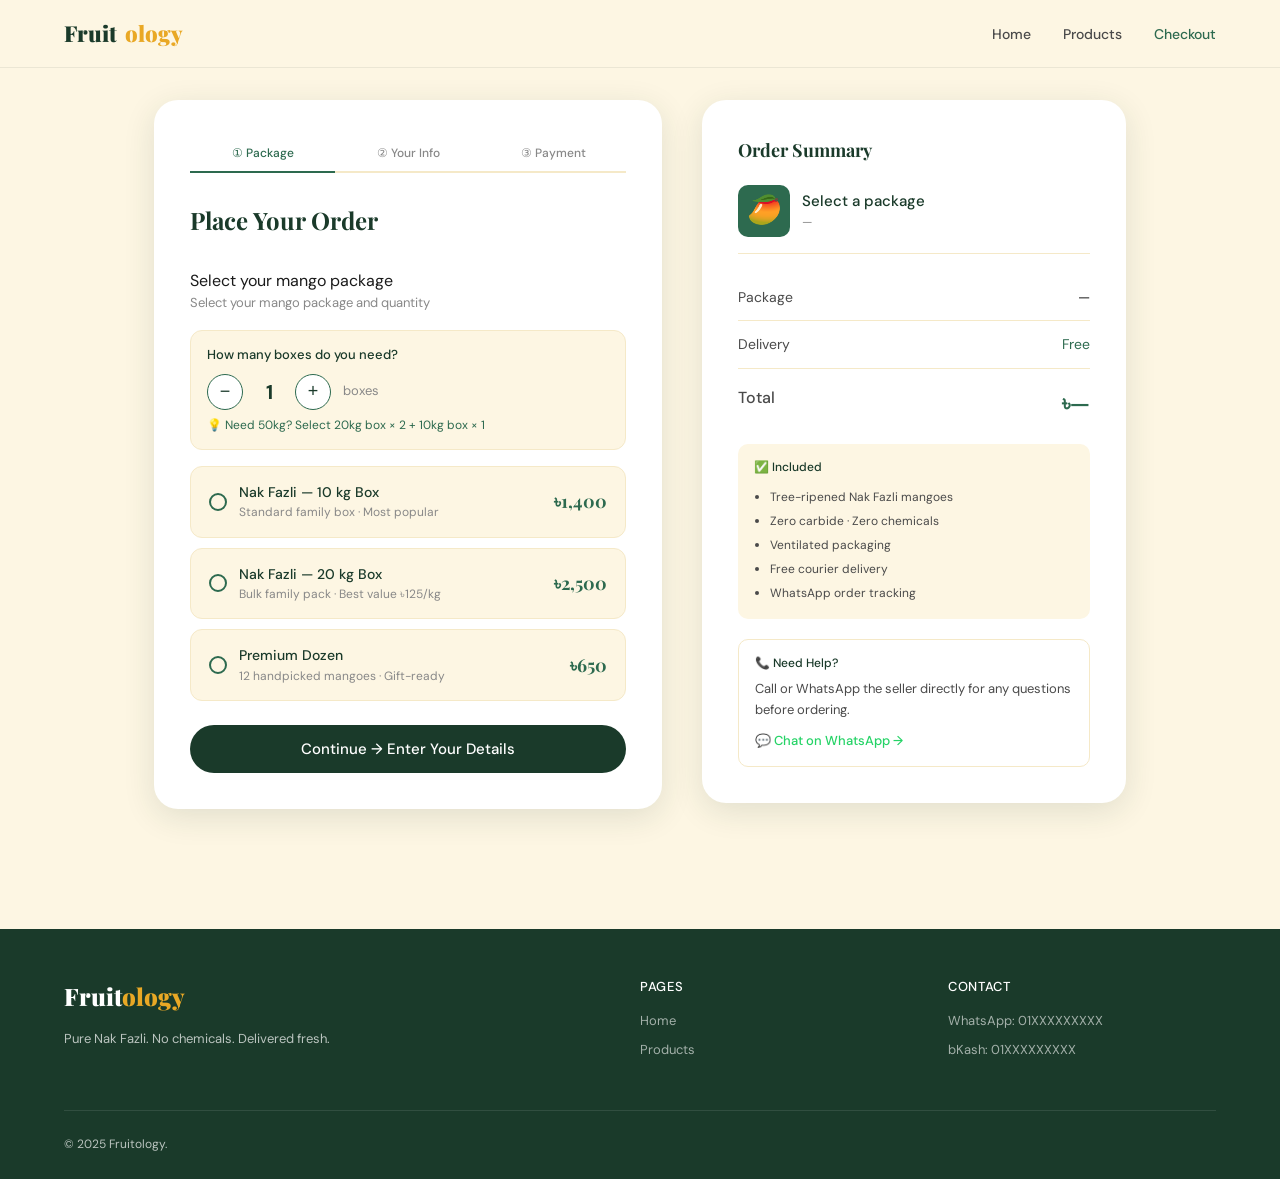
==== checkout.html @ f057cc23 "Update checkout.html" ====
<!DOCTYPE html>
<html lang="en">
<head>
  <meta charset="UTF-8"/>
  <meta name="viewport" content="width=device-width, initial-scale=1.0"/>
  <title>Checkout — Fruitology</title>
  <link rel="stylesheet" href="style.css"/>
  <link rel="icon" href="data:image/svg+xml,<svg xmlns='http://www.w3.org/2000/svg' viewBox='0 0 100 100'><text y='.9em' font-size='90'>🥭</text></svg>"/>
  <style>
    .pkg-selector { display: flex; flex-direction: column; gap: 10px; margin-bottom: 24px; }
    .pkg-opt {
      display: flex; align-items: center; justify-content: space-between;
      padding: 14px 18px; border: 1.5px solid var(--cream-dark);
      border-radius: 12px; cursor: pointer; transition: all 0.2s;
      background: var(--cream);
    }
    .pkg-opt:hover { border-color: var(--green-mid); background: rgba(82,183,136,0.05); }
    .pkg-opt.selected { border-color: var(--green-mid); background: rgba(82,183,136,0.08); }
    .pkg-opt-left { display: flex; align-items: center; gap: 12px; }
    .radio-dot {
      width: 18px; height: 18px; border-radius: 50%;
      border: 2px solid var(--green-mid);
      display: flex; align-items: center; justify-content: center; flex-shrink: 0;
    }
    .pkg-opt.selected .radio-dot::after {
      content: ''; width: 10px; height: 10px;
      background: var(--green-mid); border-radius: 50%;
    }
    .pkg-name { font-weight: 500; font-size: 14px; color: var(--green-dark); }
    .pkg-sub { font-size: 12px; color: var(--text-light); }
    .pkg-price { font-family: 'Playfair Display', serif; font-size: 18px; font-weight: 700; color: var(--green-mid); }
    .step-indicator {
      display: flex; gap: 0; margin-bottom: 28px;
    }
    .step {
      flex: 1; text-align: center; font-size: 12px; font-weight: 500;
      padding: 8px 4px; border-bottom: 2px solid var(--cream-dark);
      color: var(--text-light);
    }
    .step.active { color: var(--green-mid); border-color: var(--green-mid); }
    .step.done { color: var(--green-dark); border-color: var(--green-dark); }
    .pay-panel { display: none; }
    .pay-panel.show { display: block; }
    .notice-box {
      background: #fff8e1; border: 1px solid #f0c040;
      border-radius: 10px; padding: 14px 16px;
      font-size: 13px; color: #7a5700; line-height: 1.7;
      margin-bottom: 16px;
    }
    .wa-btn {
      display: flex; align-items: center; justify-content: center; gap: 10px;
      background: #25D366; color: #fff;
      border: none; border-radius: 40px;
      padding: 14px 28px; font-size: 15px; font-weight: 500;
      cursor: pointer; width: 100%; margin-top: 12px;
      font-family: 'DM Sans', sans-serif;
      transition: background 0.2s;
    }
    .wa-btn:hover { background: #1da851; }
    .wa-icon { font-size: 20px; }
  </style>
</head>
<body>

<!-- NAV -->
<nav>
  <a href="index.html" class="nav-logo">Fruit<span>ology</span></a>
  <ul class="nav-links">
    <li><a href="index.html">Home</a></li>
    <li><a href="products.html">Products</a></li>
    <li><a href="checkout.html" class="active">Checkout</a></li>
  </ul>
</nav>

<!-- CHECKOUT -->
<div class="checkout-wrap">

  <!-- LEFT: FORM -->
  <div class="checkout-form-card">

    <div class="step-indicator">
      <div class="step active" id="step1-tab">① Package</div>
      <div class="step" id="step2-tab">② Your Info</div>
      <div class="step" id="step3-tab">③ Payment</div>
    </div>

    <h2 class="checkout-title" id="form-title">Place Your Order</h2>

    <!-- STEP 1: PACKAGE -->
    <div id="step1">
      <! --p style="font-size:13px;color:var(--text-light);margin-bottom:16px;">Select your mango package</ p -->
      <p style="font-size:13px;color:var(--text-light);margin-bottom:16px;">Select your mango package and quantity</p>

<!-- QUANTITY -->
<div style="background:var(--cream);border-radius:12px;padding:14px 16px;margin-bottom:16px;border:1.5px solid var(--cream-dark);">
  <label style="font-size:13px;font-weight:500;color:var(--green-dark);display:block;margin-bottom:8px;">How many boxes do you need?</label>
  <div style="display:flex;align-items:center;gap:12px;">
    <button type="button" onclick="changeQty(-1)" style="width:36px;height:36px;border-radius:50%;border:1.5px solid var(--green-mid);background:white;font-size:18px;cursor:pointer;display:flex;align-items:center;justify-content:center;color:var(--green-dark);">−</button>
    <span id="qty-display" style="font-size:20px;font-weight:700;color:var(--green-dark);min-width:28px;text-align:center;">1</span>
    <button type="button" onclick="changeQty(1)" style="width:36px;height:36px;border-radius:50%;border:1.5px solid var(--green-mid);background:white;font-size:18px;cursor:pointer;display:flex;align-items:center;justify-content:center;color:var(--green-dark);">+</button>
    <span id="qty-kg-label" style="font-size:13px;color:var(--text-light);">boxes</span>
  </div>
  <div style="font-size:12px;color:var(--green-mid);margin-top:6px;">💡 Need 50kg? Select 20kg box × 2 + 10kg box × 1</div>
</div>
      <div class="pkg-selector">
        <div class="pkg-opt" id="opt-nak-10kg" onclick="selectPackage('nak-10kg')">
          <div class="pkg-opt-left">
            <div class="radio-dot" id="rd-nak-10kg"></div>
            <div>
              <div class="pkg-name">Nak Fazli — 10 kg Box</div>
              <div class="pkg-sub">Standard family box · Most popular</div>
            </div>
          </div>
          <div class="pkg-price">৳1,400</div>
        </div>
        <div class="pkg-opt" id="opt-nak-20kg" onclick="selectPackage('nak-20kg')">
          <div class="pkg-opt-left">
            <div class="radio-dot" id="rd-nak-20kg"></div>
            <div>
              <div class="pkg-name">Nak Fazli — 20 kg Box</div>
              <div class="pkg-sub">Bulk family pack · Best value ৳125/kg</div>
            </div>
          </div>
          <div class="pkg-price">৳2,500</div>
        </div>
        <div class="pkg-opt" id="opt-nak-dozen" onclick="selectPackage('nak-dozen')">
          <div class="pkg-opt-left">
            <div class="radio-dot" id="rd-nak-dozen"></div>
            <div>
              <div class="pkg-name">Premium Dozen</div>
              <div class="pkg-sub">12 handpicked mangoes · Gift-ready</div>
            </div>
          </div>
          <div class="pkg-price">৳650</div>
        </div>
      </div>
      <button class="btn btn-primary btn-full" onclick="goStep(2)">
        Continue → Enter Your Details
      </button>
    </div>

    <!-- STEP 2: BUYER INFO -->
    <div id="step2" style="display:none;">
      <div class="form-group">
        <label class="form-label">Full Name *</label>
        <input type="text" class="form-input" id="inp-name" placeholder="e.g. Karim Uddin" autocomplete="name"/>
        <div style="font-size:12px;color:#e74c3c;margin-top:4px;display:none;" id="err-name">Please enter your full name.</div>
      </div>
      <div class="form-group">
        <label class="form-label">Mobile Number * (Bangladesh)</label>
        <input type="tel" class="form-input" id="inp-mobile" placeholder="01XXXXXXXXX" maxlength="11" autocomplete="tel"/>
        <div style="font-size:12px;color:#e74c3c;margin-top:4px;display:none;" id="err-mobile">Enter a valid 11-digit Bangladeshi number.</div>
      </div>
      <div class="form-group">
        <label class="form-label">Nearest Courier Branch *</label>
        <select class="form-select" id="inp-courier">
          <option value="">— Select courier —</option>
          <option>Sundarban Courier</option>
          <option>SA Paribahan</option>
          <option>Pathao Courier</option>
          <option>Redex Courier</option>
          <option>Korotoa Courier</option>
          <option>Other Courier</option>
        </select>
        <div style="font-size:12px;color:#e74c3c;margin-top:4px;display:none;" id="err-courier">Please select your nearest courier.</div>
      </div>
      <div class="form-group">
        <label class="form-label">Full Delivery Address *</label>
        <textarea class="form-input" id="inp-address" rows="3" placeholder="House no., road, area, thana, district…" style="resize:vertical;"></textarea>
        <div style="font-size:12px;color:#e74c3c;margin-top:4px;display:none;" id="err-address">Please enter your full address.</div>
      </div>
      <div class="form-group">
        <label class="form-label">Special Instructions (optional)</label>
        <textarea class="form-input" id="inp-note" rows="2" placeholder="Any special request or note for the seller…" style="resize:vertical;"></textarea>
      </div>
      <div style="display:flex;gap:12px;">
        <button class="btn btn-outline" onclick="goStep(1)" style="flex:0.4;">← Back</button>
        <button class="btn btn-primary" onclick="goStep(3)" style="flex:1;">Continue → Payment</button>
      </div>
    </div>

    <!-- STEP 3: PAYMENT -->
    <div id="step3" style="display:none;">

      <div class="notice-box">
        ⚠️ <strong>Important:</strong> Please send payment <strong>after</strong> confirming your order with the seller on WhatsApp. The seller will confirm availability and then ask you to send payment.
      </div>

      <p style="font-size:13px;font-weight:500;color:var(--text-mid);margin-bottom:12px;">Select payment method:</p>
      <div class="payment-method-tab">
        <div class="pay-tab active" id="tab-bkash" onclick="switchPayTab('bkash')">
          <div class="pay-tab-icon">💜</div>
          bKash
        </div>
        <div class="pay-tab" id="tab-nagad" onclick="switchPayTab('nagad')">
          <div class="pay-tab-icon">🧡</div>
          Nagad
        </div>
        <div class="pay-tab" id="tab-whatsapp" onclick="switchPayTab('whatsapp')">
          <div class="pay-tab-icon">💚</div>
          WhatsApp
        </div>
      </div>

      <!-- bKash Panel -->
      <div class="pay-panel show" id="panel-bkash">
        <div class="qr-box">
          <div style="font-size:13px;font-weight:500;color:var(--green-dark);margin-bottom:12px;">Scan bKash QR or Send to Number</div>
          <div class="qr-code" id="qr-bkash-img">
            <!-- QR will be generated by JS -->
          </div>
          <div class="qr-number" id="bkash-num">bKash: 01XXXXXXXXX</div>
          <div class="qr-instruction">
            Open <strong>bKash app</strong> → Send Money → Scan QR or enter number<br/>
            Amount: <strong id="bkash-amount">৳—</strong> · Reference: <span id="bkash-ref" style="color:var(--green-mid);">—</span>
          </div>
        </div>
      </div>

      <!-- Nagad Panel -->
      <div class="pay-panel" id="panel-nagad">
        <div class="qr-box">
          <div style="font-size:13px;font-weight:500;color:var(--green-dark);margin-bottom:12px;">Scan Nagad QR or Send to Number</div>
          <div class="qr-code" id="qr-nagad-img">
            <!-- QR will be generated by JS -->
          </div>
          <div class="qr-number" id="nagad-num">Nagad: 01XXXXXXXXX</div>
          <div class="qr-instruction">
            Open <strong>Nagad app</strong> → Send Money → Scan QR or enter number<br/>
            Amount: <strong id="nagad-amount">৳—</strong> · Reference: <span id="nagad-ref" style="color:var(--green-mid);">—</span>
          </div>
        </div>
      </div>

      <!-- WhatsApp Panel -->
      <div class="pay-panel" id="panel-whatsapp">
        <div class="qr-box">
          <div style="font-size:14px;font-weight:500;color:var(--green-dark);margin-bottom:10px;">📲 Confirm via WhatsApp</div>
          <div class="qr-code" id="qr-wa-img">
            <!-- WhatsApp QR generated by JS -->
          </div>
          <div class="qr-instruction" style="margin-top:20px;">
            Scan to open WhatsApp with your order details pre-filled.<br/>
            Or click the button below.
          </div>
          <button class="wa-btn" id="wa-btn-direct">
            <span class="wa-icon">💬</span> Open WhatsApp & Confirm Order
          </button>
        </div>
      </div>

      <div style="display:flex;gap:12px;margin-top:20px;">
        <button class="btn btn-outline" onclick="goStep(2)" style="flex:0.4;">← Back</button>
        <button class="btn btn-primary" id="place-order-btn" onclick="placeOrder()" style="flex:1;">
          <span class="btn-text">✅ Confirm Order</span>
          <span class="spinner" id="order-spinner"></span>
        </button>
      </div>

    </div>
  </div>

  <!-- RIGHT: SUMMARY -->
  <div>
    <div class="checkout-summary-card">
      <h2 class="checkout-title" style="font-size:18px;margin-bottom:20px;">Order Summary</h2>
      <div id="summary-product" style="display:flex;align-items:center;gap:12px;margin-bottom:20px;padding-bottom:16px;border-bottom:1px solid var(--cream-dark);">
        <div style="width:52px;height:52px;background:var(--green-mid);border-radius:10px;display:flex;align-items:center;justify-content:center;font-size:28px;flex-shrink:0;">🥭</div>
        <div>
          <div style="font-weight:500;font-size:15px;color:var(--green-dark);" id="sum-name">Select a package</div>
          <div style="font-size:12px;color:var(--text-light);" id="sum-variant">—</div>
        </div>
      </div>
      <div class="summary-item">
        <span style="color:var(--text-mid);">Package</span>
        <span id="sum-pkg2">—</span>
      </div>
      <div class="summary-item">
        <span style="color:var(--text-mid);">Delivery</span>
        <span style="color:var(--green-mid);">Free</span>
      </div>
      <div class="summary-total">
        <span style="color:var(--text-mid);">Total</span>
        <span class="summary-total-num" id="sum-total">৳—</span>
      </div>

      <div style="margin-top:24px;padding:14px 16px;background:var(--cream);border-radius:10px;">
        <div style="font-size:12px;font-weight:500;color:var(--green-dark);margin-bottom:8px;">✅ Included</div>
        <ul style="font-size:12px;color:var(--text-mid);padding-left:16px;line-height:2;">
          <li>Tree-ripened Nak Fazli mangoes</li>
          <li>Zero carbide · Zero chemicals</li>
          <li>Ventilated packaging</li>
          <li>Free courier delivery</li>
          <li>WhatsApp order tracking</li>
        </ul>
      </div>

      <div style="margin-top:20px;border:1.5px solid var(--cream-dark);border-radius:10px;padding:14px 16px;">
        <div style="font-size:12px;font-weight:500;color:var(--green-dark);margin-bottom:6px;">📞 Need Help?</div>
        <div style="font-size:13px;color:var(--text-mid);">Call or WhatsApp the seller directly for any questions before ordering.</div>
        <a href="https://wa.me/8801XXXXXXXXX" target="_blank" style="display:inline-flex;align-items:center;gap:6px;margin-top:10px;font-size:13px;color:#25D366;text-decoration:none;font-weight:500;">
          💬 Chat on WhatsApp →
        </a>
      </div>
    </div>
  </div>

</div>

<!-- SUCCESS OVERLAY -->
<div class="success-overlay" id="success-overlay">
  <div class="success-card">
    <div class="success-icon">🥭</div>
    <h2 class="success-title">Order Confirmed!</h2>
    <p class="success-text" id="success-msg">
      Your order has been received. We'll contact you on WhatsApp to confirm and arrange payment.
    </p>
    <div class="success-ref" id="success-ref">Ref: —</div>
    <button class="wa-btn" id="success-wa-btn">
      <span class="wa-icon">💬</span> Open WhatsApp Now
    </button>
    <br/>
    <a href="index.html" class="btn btn-outline" style="margin-top:12px;width:100%;">← Back to Home</a>
  </div>
</div>

<!-- FOOTER -->
<footer style="margin-top:60px;">
  <div class="footer-top">
    <div class="footer-brand">
      <div class="footer-logo">Fruit<span>ology</span></div>
      <p class="footer-desc">Pure Nak Fazli. No chemicals. Delivered fresh.</p>
    </div>
    <div class="footer-col">
      <h4>Pages</h4>
      <a href="index.html">Home</a>
      <a href="products.html">Products</a>
    </div>
    <div class="footer-col">
      <h4>Contact</h4>
      <a href="#">WhatsApp: 01XXXXXXXXX</a>
      <a href="#">bKash: 01XXXXXXXXX</a>
    </div>
  </div>
  <div class="footer-bottom">
    <span class="footer-copy">© 2025 Fruitology.</span>
  </div>
</footer>

<script src="js/main.js"></script>
<script>
// ─── STATE ────────────────────────────────────────────────────────────────────
let selectedPkg = null;
let selectedQty = 1;
let orderRef = generateRef();
let activePayTab = 'bkash';

const PACKAGES = {
  'nak-10kg':  { name: 'Nak Fazli Mango', variant: '10 kg Box',     price: 1400 },
  'nak-20kg':  { name: 'Nak Fazli Mango', variant: '20 kg Box',     price: 2500 },
  'nak-dozen': { name: 'Premium Dozen',   variant: '12 Mangoes',    price: 650  }
};

// ─── INIT FROM URL ────────────────────────────────────────────────────────────
(function init() {
  const params = new URLSearchParams(window.location.search);
  const pkg = params.get('pkg');
  if (pkg && PACKAGES[pkg]) selectPackage(pkg);
})();

// ─── PACKAGE SELECT ───────────────────────────────────────────────────────────
function selectPackage(id) {
  selectedPkg = id;
  document.querySelectorAll('.pkg-opt').forEach(el => el.classList.remove('selected'));
  const opt = document.getElementById('opt-' + id);
  if (opt) opt.classList.add('selected');
  updateSummary();
}

function changeQty(delta) {
  selectedQty = Math.max(1, Math.min(20, selectedQty + delta));
  document.getElementById('qty-display').textContent = selectedQty;
  const labels = { 'nak-10kg': selectedQty + ' × 10kg = ' + (selectedQty*10) + 'kg total',
                   'nak-20kg': selectedQty + ' × 20kg = ' + (selectedQty*20) + 'kg total',
                   'nak-dozen': selectedQty + ' dozen' };
  document.getElementById('qty-kg-label').textContent = selectedPkg ? labels[selectedPkg] : 'boxes';
  updateSummary();
}

function updateSummary() {
  if (!selectedPkg) return;
  const pkg = PACKAGES[selectedPkg];
  const total = pkg.price * selectedQty;
  const variant = selectedQty > 1 ? selectedQty + ' × ' + pkg.variant : pkg.variant;
  document.getElementById('sum-name').textContent = pkg.name;
  document.getElementById('sum-variant').textContent = variant;
  document.getElementById('sum-pkg2').textContent = variant;
  document.getElementById('sum-total').textContent = '৳' + total.toLocaleString();
}

// ─── STEP NAV ─────────────────────────────────────────────────────────────────
function goStep(n) {
  if (n === 2 && !selectedPkg) { showToast('Please select a package first.'); return; }
  if (n === 3 && !validateStep2()) return;

  document.getElementById('step' + currentStep).style.display = 'none';
  document.getElementById('step' + n).style.display = 'block';

  ['step1-tab','step2-tab','step3-tab'].forEach((id, i) => {
    const el = document.getElementById(id);
    el.className = 'step';
    if (i + 1 < n) el.classList.add('done');
    else if (i + 1 === n) el.classList.add('active');
  });

  document.getElementById('form-title').textContent =
    n === 1 ? 'Place Your Order' :
    n === 2 ? 'Your Details' : 'Payment';

  currentStep = n;
  if (n === 3) setupPayment();
}

// ─── VALIDATE STEP 2 ─────────────────────────────────────────────────────────
function validateStep2() {
  let ok = true;
  const name    = document.getElementById('inp-name').value.trim();
  const mobile  = document.getElementById('inp-mobile').value.trim();
  const courier = document.getElementById('inp-courier').value;
  const address = document.getElementById('inp-address').value.trim();

  const show = (id, show) => {
    document.getElementById(id).style.display = show ? 'block' : 'none';
    document.getElementById(id.replace('err-','inp-')).classList.toggle('error', show);
  };

  if (name.length < 2)       { show('err-name', true); ok = false; } else show('err-name', false);
  if (!validateBD(mobile))   { show('err-mobile', true); ok = false; } else show('err-mobile', false);
  if (!courier)              { show('err-courier', true); ok = false; } else show('err-courier', false);
  if (address.length < 8)    { show('err-address', true); ok = false; } else show('err-address', false);

  return ok;
}

// ─── PAYMENT SETUP ────────────────────────────────────────────────────────────
function setupPayment() {
  const pkg    = PACKAGES[selectedPkg];
  const mobile = document.getElementById('inp-mobile').value.trim();
  const waUrl  = `https://wa.me/${CONFIG.WHATSAPP_NUMBER}`;

  // Update refs
  const total = pkg.price * selectedQty;
  document.getElementById('bkash-amount').textContent = '৳' + total.toLocaleString();
  document.getElementById('nagad-amount').textContent  = '৳' + total.toLocaleString();
  document.getElementById('bkash-ref').textContent     = orderRef;
  document.getElementById('nagad-ref').textContent     = orderRef;
  document.getElementById('bkash-num').textContent     = 'bKash: ' + CONFIG.BKASH_NUMBER;
  document.getElementById('nagad-num').textContent     = 'Nagad: ' + CONFIG.NAGAD_NUMBER;

  // Build WhatsApp URL
  const order = getOrderData();
  const waMsg = buildWhatsAppMessage(order);
  const waFull = `https://wa.me/${CONFIG.WHATSAPP_NUMBER}?text=${waMsg}`;

  // QR codes
  document.getElementById('qr-bkash-img').innerHTML = generateQRCodeSVG('bkash://send?to=' + CONFIG.BKASH_NUMBER + '&amount=' + total, 140);
  document.getElementById('qr-nagad-img').innerHTML = generateQRCodeSVG('nagad://send?to=' + CONFIG.NAGAD_NUMBER + '&amount=' + total, 140);
  document.getElementById('qr-wa-img').innerHTML = generateQRCodeSVG(waFull, 140);

  // WhatsApp button
  document.getElementById('wa-btn-direct').onclick = () => window.open(waFull, '_blank');
  document.getElementById('success-wa-btn').onclick = () => window.open(waFull, '_blank');
}

// ─── SWITCH PAY TAB ───────────────────────────────────────────────────────────
function switchPayTab(tab) {
  ['bkash','nagad','whatsapp'].forEach(t => {
    document.getElementById('tab-' + t).classList.toggle('active', t === tab);
    document.getElementById('panel-' + t).classList.toggle('show', t === tab);
  });
  activePayTab = tab;
}

// ─── BUILD ORDER DATA ─────────────────────────────────────────────────────────
function getOrderData() {
  const pkg = PACKAGES[selectedPkg];
  return {
    ref:           orderRef,
    product:       pkg.name,
    variant:       selectedQty + ' × ' + pkg.variant,
    price:         pkg.price * selectedQty,
    quantity:      selectedQty,
    name:          document.getElementById('inp-name').value.trim(),
    mobile:        document.getElementById('inp-mobile').value.trim(),
    courier:       document.getElementById('inp-courier').value,
    address:       document.getElementById('inp-address').value.trim(),
    note:          document.getElementById('inp-note').value.trim(),
    paymentMethod: activePayTab === 'bkash' ? 'bKash' : activePayTab === 'nagad' ? 'Nagad' : 'WhatsApp',
    timestamp:     new Date().toLocaleString('en-BD', { timeZone: 'Asia/Dhaka' })
  };
}

// ─── PLACE ORDER ─────────────────────────────────────────────────────────────
async function placeOrder() {
  const btn = document.getElementById('place-order-btn');
  btn.classList.add('loading');
  btn.disabled = true;

  const order = getOrderData();

  // Submit to Google Sheets
  await submitToGoogleSheets(order);

  // Clear cart
  localStorage.removeItem('fruitology_cart');

  btn.classList.remove('loading');
  btn.disabled = false;

  // Show success
  const pkg = PACKAGES[selectedPkg];
  document.getElementById('success-msg').innerHTML =
    `<strong>${order.name}</strong>, your order for <strong>${pkg.name} (${pkg.variant})</strong> worth <strong>৳${pkg.price.toLocaleString()}</strong> has been placed!<br/><br/>
    We'll contact you on <strong>${order.mobile}</strong> via WhatsApp to confirm. Please send payment after seller confirmation.`;
  document.getElementById('success-ref').textContent = 'Order Ref: ' + orderRef;

  // Rebuild WA URL for success screen
  const waMsg = buildWhatsAppMessage(order);
  const waFull = `https://wa.me/${CONFIG.WHATSAPP_NUMBER}?text=${waMsg}`;
  document.getElementById('success-wa-btn').onclick = () => window.open(waFull, '_blank');

  document.getElementById('success-overlay').classList.add('show');
}
</script>
</body>
</html>
---- style.css ----
@import url('https://fonts.googleapis.com/css2?family=Playfair+Display:ital,wght@0,700;0,900;1,700&family=DM+Sans:wght@300;400;500&display=swap');

:root {
  --green-dark: #1a3a2a;
  --green-mid: #2d6a4f;
  --green-light: #52b788;
  --amber: #e9a825;
  --amber-light: #ffd166;
  --cream: #fdf6e3;
  --cream-dark: #f5e9c8;
  --text-dark: #1a1a1a;
  --text-mid: #4a4a4a;
  --text-light: #888;
  --white: #ffffff;
  --shadow: 0 8px 32px rgba(26,58,42,0.12);
  --shadow-lg: 0 20px 60px rgba(26,58,42,0.18);
  --radius: 16px;
  --radius-lg: 24px;
}

*, *::before, *::after { box-sizing: border-box; margin: 0; padding: 0; }

html { scroll-behavior: smooth; }

body {
  font-family: 'DM Sans', sans-serif;
  background: var(--cream);
  color: var(--text-dark);
  line-height: 1.6;
  overflow-x: hidden;
}

/* ─── NAV ─── */
nav {
  position: fixed; top: 0; left: 0; right: 0; z-index: 999;
  background: rgba(253,246,227,0.92);
  backdrop-filter: blur(16px);
  border-bottom: 1px solid rgba(26,58,42,0.08);
  padding: 0 5vw;
  display: flex; align-items: center; justify-content: space-between;
  height: 68px;
}
.nav-logo {
  font-family: 'Playfair Display', serif;
  font-size: 22px; font-weight: 900;
  color: var(--green-dark);
  text-decoration: none;
  display: flex; align-items: center; gap: 8px;
}
.nav-logo span { color: var(--amber); }
.nav-links { display: flex; gap: 32px; list-style: none; }
.nav-links a {
  font-size: 14px; font-weight: 500;
  color: var(--text-mid); text-decoration: none;
  transition: color 0.2s;
}
.nav-links a:hover, .nav-links a.active { color: var(--green-mid); }
.nav-cta {
  background: var(--green-dark);
  color: var(--white) !important;
  padding: 8px 20px;
  border-radius: 40px;
  font-size: 13px !important;
}
.nav-cta:hover { background: var(--green-mid) !important; color: var(--white) !important; }

/* ─── BUTTONS ─── */
.btn {
  display: inline-flex; align-items: center; justify-content: center; gap: 8px;
  padding: 14px 32px; border-radius: 40px;
  font-family: 'DM Sans', sans-serif;
  font-size: 15px; font-weight: 500;
  cursor: pointer; border: none; text-decoration: none;
  transition: all 0.25s ease;
}
.btn-primary { background: var(--green-dark); color: var(--white); }
.btn-primary:hover { background: var(--green-mid); transform: translateY(-2px); box-shadow: var(--shadow); }
.btn-amber { background: var(--amber); color: var(--green-dark); }
.btn-amber:hover { background: var(--amber-light); transform: translateY(-2px); box-shadow: 0 8px 24px rgba(233,168,37,0.35); }
.btn-outline {
  background: transparent;
  border: 1.5px solid var(--green-dark);
  color: var(--green-dark);
}
.btn-outline:hover { background: var(--green-dark); color: var(--white); }
.btn-full { width: 100%; }

/* ─── HERO ─── */
.hero {
  min-height: 100vh;
  padding: 120px 5vw 80px;
  display: grid;
  grid-template-columns: 1fr 1fr;
  align-items: center;
  gap: 60px;
  position: relative;
  overflow: hidden;
}
.hero::before {
  content: '';
  position: absolute; right: -10%; top: 10%;
  width: 60vw; height: 80vh;
  background: radial-gradient(ellipse, rgba(82,183,136,0.12) 0%, transparent 70%);
  pointer-events: none;
}
.hero-badge {
  display: inline-flex; align-items: center; gap: 8px;
  background: var(--green-dark); color: var(--white);
  font-size: 12px; font-weight: 500; letter-spacing: 0.05em;
  padding: 6px 14px; border-radius: 40px;
  margin-bottom: 24px;
}
.hero-badge span { color: var(--amber-light); }
.hero h1 {
  font-family: 'Playfair Display', serif;
  font-size: clamp(40px, 5vw, 68px);
  font-weight: 900; line-height: 1.1;
  color: var(--green-dark);
  margin-bottom: 20px;
}
.hero h1 em { font-style: italic; color: var(--green-mid); }
.hero-desc {
  font-size: 17px; color: var(--text-mid);
  max-width: 460px; margin-bottom: 36px; line-height: 1.8;
}
.hero-actions { display: flex; gap: 14px; flex-wrap: wrap; margin-bottom: 48px; }
.hero-stats { display: flex; gap: 36px; }
.stat-item { }
.stat-num {
  font-family: 'Playfair Display', serif;
  font-size: 28px; font-weight: 700;
  color: var(--green-dark);
}
.stat-label { font-size: 12px; color: var(--text-light); }

.hero-visual {
  position: relative;
  display: flex; align-items: center; justify-content: center;
}
.hero-img-wrap {
  width: 420px; height: 420px; max-width: 100%;
  background: var(--green-mid);
  border-radius: 50% 50% 50% 50% / 40% 40% 60% 60%;
  display: flex; align-items: center; justify-content: center;
  font-size: 180px; position: relative;
  overflow: hidden;
  animation: morph 8s ease-in-out infinite;
  box-shadow: var(--shadow-lg);
}
@keyframes morph {
  0%, 100% { border-radius: 50% 50% 50% 50% / 40% 40% 60% 60%; }
  25% { border-radius: 60% 40% 60% 40% / 50% 60% 40% 50%; }
  50% { border-radius: 40% 60% 40% 60% / 60% 40% 60% 40%; }
  75% { border-radius: 55% 45% 55% 45% / 45% 55% 45% 55%; }
}
.float-card {
  position: absolute;
  background: var(--white);
  border-radius: var(--radius);
  padding: 12px 16px;
  box-shadow: var(--shadow);
  font-size: 13px;
}
.float-card.top-left { top: 30px; left: -20px; }
.float-card.bottom-right { bottom: 40px; right: -10px; }
.float-label { font-size: 11px; color: var(--text-light); margin-bottom: 2px; }
.float-value { font-weight: 500; color: var(--green-dark); }

/* ─── SECTION COMMON ─── */
.section { padding: 80px 5vw; }
.section-tag {
  font-size: 11px; font-weight: 500; letter-spacing: 0.1em;
  color: var(--green-mid); text-transform: uppercase;
  margin-bottom: 12px;
}
.section-title {
  font-family: 'Playfair Display', serif;
  font-size: clamp(28px, 3.5vw, 44px);
  font-weight: 700; line-height: 1.2;
  color: var(--green-dark); margin-bottom: 16px;
}
.section-sub { font-size: 16px; color: var(--text-mid); max-width: 560px; }
.section-head { margin-bottom: 52px; }

/* ─── PRODUCTS GRID ─── */
.products-grid {
  display: grid;
  grid-template-columns: repeat(auto-fit, minmax(280px, 1fr));
  gap: 24px;
}
.product-card {
  background: var(--white);
  border-radius: var(--radius-lg);
  overflow: hidden;
  box-shadow: var(--shadow);
  transition: transform 0.3s, box-shadow 0.3s;
  cursor: pointer;
}
.product-card:hover { transform: translateY(-6px); box-shadow: var(--shadow-lg); }
.product-img {
  height: 200px;
  background: var(--green-mid);
  display: flex; align-items: center; justify-content: center;
  font-size: 90px; position: relative; overflow: hidden;
}
.product-img::before {
  content: '';
  position: absolute; inset: 0;
  background: linear-gradient(135deg, rgba(255,255,255,0.05) 0%, transparent 100%);
}
.product-badge {
  position: absolute; top: 14px; right: 14px;
  background: var(--amber); color: var(--green-dark);
  font-size: 11px; font-weight: 500;
  padding: 4px 10px; border-radius: 20px;
}
.product-body { padding: 20px; }
.product-name {
  font-family: 'Playfair Display', serif;
  font-size: 20px; font-weight: 700;
  color: var(--green-dark); margin-bottom: 6px;
}
.product-desc { font-size: 13px; color: var(--text-light); margin-bottom: 16px; line-height: 1.6; }
.product-footer {
  display: flex; align-items: center; justify-content: space-between;
}
.product-price {
  font-family: 'Playfair Display', serif;
  font-size: 22px; font-weight: 700;
  color: var(--green-mid);
}
.product-price small { font-size: 13px; font-family: 'DM Sans', sans-serif; color: var(--text-light); font-weight: 400; }

/* ─── TRUST SECTION ─── */
.trust-grid {
  display: grid;
  grid-template-columns: repeat(auto-fit, minmax(200px, 1fr));
  gap: 20px;
}
.trust-card {
  background: var(--white);
  border-radius: var(--radius);
  padding: 28px 24px;
  text-align: center;
  box-shadow: var(--shadow);
}
.trust-icon { font-size: 36px; margin-bottom: 12px; }
.trust-title { font-size: 15px; font-weight: 500; color: var(--green-dark); margin-bottom: 6px; }
.trust-text { font-size: 13px; color: var(--text-light); line-height: 1.6; }

/* ─── FOOTER ─── */
footer {
  background: var(--green-dark);
  color: rgba(255,255,255,0.7);
  padding: 48px 5vw 24px;
}
.footer-top {
  display: grid;
  grid-template-columns: 2fr 1fr 1fr;
  gap: 40px;
  margin-bottom: 40px;
}
.footer-brand { }
.footer-logo {
  font-family: 'Playfair Display', serif;
  font-size: 24px; font-weight: 900;
  color: var(--white); margin-bottom: 12px;
}
.footer-logo span { color: var(--amber); }
.footer-desc { font-size: 13px; line-height: 1.8; margin-bottom: 20px; }
.footer-col h4 { font-size: 13px; font-weight: 500; color: var(--white); margin-bottom: 14px; text-transform: uppercase; letter-spacing: 0.05em; }
.footer-col a { display: block; font-size: 13px; color: rgba(255,255,255,0.6); text-decoration: none; margin-bottom: 8px; transition: color 0.2s; }
.footer-col a:hover { color: var(--amber-light); }
.footer-bottom { border-top: 1px solid rgba(255,255,255,0.1); padding-top: 24px; display: flex; justify-content: space-between; align-items: center; }
.footer-copy { font-size: 12px; }

/* ─── PRODUCT PAGE ─── */
.page-hero {
  padding: 120px 5vw 60px;
  background: var(--green-dark);
  text-align: center;
}
.page-hero h1 {
  font-family: 'Playfair Display', serif;
  font-size: clamp(32px, 4vw, 52px);
  font-weight: 900; color: var(--white); margin-bottom: 12px;
}
.page-hero p { font-size: 16px; color: rgba(255,255,255,0.7); }

.products-full { padding: 60px 5vw; }
.product-full-card {
  background: var(--white);
  border-radius: var(--radius-lg);
  display: grid;
  grid-template-columns: 1fr 1.2fr;
  overflow: hidden;
  box-shadow: var(--shadow);
  margin-bottom: 32px;
}
.product-full-img {
  height: 100%; min-height: 280px;
  background: var(--green-mid);
  display: flex; align-items: center; justify-content: center;
  font-size: 120px; position: relative;
}
.product-full-body { padding: 36px; }
.product-full-name {
  font-family: 'Playfair Display', serif;
  font-size: 28px; font-weight: 700;
  color: var(--green-dark); margin-bottom: 8px;
}
.product-full-desc { font-size: 15px; color: var(--text-mid); line-height: 1.8; margin-bottom: 24px; }
.price-options { display: flex; flex-direction: column; gap: 12px; margin-bottom: 24px; }
.price-option {
  display: flex; align-items: center; justify-content: space-between;
  border: 1.5px solid var(--cream-dark);
  border-radius: var(--radius);
  padding: 14px 18px;
  cursor: pointer;
  transition: all 0.2s;
}
.price-option:hover, .price-option.selected {
  border-color: var(--green-mid);
  background: rgba(82,183,136,0.06);
}
.price-option-left { display: flex; align-items: center; gap: 12px; }
.price-option-radio {
  width: 18px; height: 18px;
  border-radius: 50%;
  border: 2px solid var(--green-mid);
  display: flex; align-items: center; justify-content: center;
  flex-shrink: 0;
}
.price-option.selected .price-option-radio::after {
  content: '';
  width: 10px; height: 10px;
  border-radius: 50%;
  background: var(--green-mid);
}
.price-option-qty { font-weight: 500; color: var(--text-dark); }
.price-option-note { font-size: 12px; color: var(--text-light); }
.price-option-amount {
  font-family: 'Playfair Display', serif;
  font-size: 20px; font-weight: 700;
  color: var(--green-mid);
}

/* ─── CHECKOUT PAGE ─── */
.checkout-wrap {
  padding: 100px 5vw 60px;
  display: grid;
  grid-template-columns: 1.2fr 1fr;
  gap: 40px;
  max-width: 1100px; margin: 0 auto;
}
.checkout-form-card, .checkout-summary-card {
  background: var(--white);
  border-radius: var(--radius-lg);
  padding: 36px;
  box-shadow: var(--shadow);
  height: fit-content;
}
.checkout-title {
  font-family: 'Playfair Display', serif;
  font-size: 24px; font-weight: 700;
  color: var(--green-dark); margin-bottom: 28px;
}
.form-group { margin-bottom: 20px; }
.form-label {
  display: block; font-size: 13px; font-weight: 500;
  color: var(--text-mid); margin-bottom: 6px;
}
.form-input, .form-select {
  width: 100%;
  border: 1.5px solid var(--cream-dark);
  border-radius: 10px;
  padding: 12px 16px;
  font-size: 14px; font-family: 'DM Sans', sans-serif;
  color: var(--text-dark);
  background: var(--cream);
  transition: border-color 0.2s, box-shadow 0.2s;
  outline: none;
}
.form-input:focus, .form-select:focus {
  border-color: var(--green-mid);
  box-shadow: 0 0 0 3px rgba(82,183,136,0.15);
  background: var(--white);
}
.form-input.error { border-color: #e74c3c; }

/* Order summary */
.summary-item {
  display: flex; justify-content: space-between;
  padding: 12px 0;
  border-bottom: 1px solid var(--cream-dark);
  font-size: 14px;
}
.summary-item:last-of-type { border-bottom: none; }
.summary-total {
  display: flex; justify-content: space-between;
  padding: 16px 0 0;
  font-weight: 500;
}
.summary-total-num {
  font-family: 'Playfair Display', serif;
  font-size: 22px; font-weight: 700; color: var(--green-mid);
}

/* Payment methods */
.payment-methods { margin-top: 24px; }
.payment-method-tab {
  display: flex; gap: 10px; margin-bottom: 16px;
}
.pay-tab {
  flex: 1; padding: 10px;
  border: 1.5px solid var(--cream-dark);
  border-radius: 10px;
  text-align: center; cursor: pointer;
  font-size: 13px; font-weight: 500;
  transition: all 0.2s;
  background: var(--cream);
}
.pay-tab.active { border-color: var(--green-mid); background: rgba(82,183,136,0.08); color: var(--green-dark); }
.pay-tab-icon { font-size: 20px; margin-bottom: 2px; }

/* QR */
.qr-box {
  border: 1.5px solid var(--cream-dark);
  border-radius: var(--radius);
  padding: 24px;
  text-align: center;
  background: var(--cream);
}
.qr-code {
  width: 160px; height: 160px;
  margin: 0 auto 12px;
  background: var(--white);
  border-radius: 12px;
  padding: 10px;
  display: flex; align-items: center; justify-content: center;
  border: 1px solid var(--cream-dark);
}
.qr-instruction { font-size: 13px; color: var(--text-mid); line-height: 1.6; }
.qr-number { font-size: 15px; font-weight: 500; color: var(--green-dark); margin: 8px 0; }

/* Success */
.success-overlay {
  display: none;
  position: fixed; inset: 0; z-index: 9999;
  background: rgba(26,58,42,0.85);
  align-items: center; justify-content: center;
}
.success-overlay.show { display: flex; }
.success-card {
  background: var(--white);
  border-radius: var(--radius-lg);
  padding: 48px 40px;
  text-align: center;
  max-width: 440px; width: 90%;
  animation: popIn 0.4s ease;
}
@keyframes popIn {
  from { transform: scale(0.8); opacity: 0; }
  to { transform: scale(1); opacity: 1; }
}
.success-icon { font-size: 64px; margin-bottom: 16px; }
.success-title {
  font-family: 'Playfair Display', serif;
  font-size: 26px; font-weight: 700;
  color: var(--green-dark); margin-bottom: 10px;
}
.success-text { font-size: 15px; color: var(--text-mid); line-height: 1.7; margin-bottom: 28px; }
.success-ref {
  font-size: 12px; color: var(--text-light);
  background: var(--cream); padding: 8px 16px;
  border-radius: 8px; display: inline-block; margin-bottom: 24px;
}

/* Spinner */
.spinner {
  width: 20px; height: 20px;
  border: 2px solid rgba(255,255,255,0.4);
  border-top-color: var(--white);
  border-radius: 50%;
  animation: spin 0.7s linear infinite;
  display: none;
}
@keyframes spin { to { transform: rotate(360deg); } }
.btn.loading .spinner { display: block; }
.btn.loading .btn-text { display: none; }

/* Responsive */
@media (max-width: 768px) {
  .hero { grid-template-columns: 1fr; padding-top: 100px; text-align: center; }
  .hero-visual { display: none; }
  .hero-actions { justify-content: center; }
  .hero-stats { justify-content: center; }
  .footer-top { grid-template-columns: 1fr; }
  .product-full-card { grid-template-columns: 1fr; }
  .checkout-wrap { grid-template-columns: 1fr; }
  .nav-links { display: none; }
  .product-full-img { min-height: 200px; }
}
@media (max-width: 480px) {
  nav { padding: 0 20px; }
  .section { padding: 60px 20px; }
  .hero { padding: 100px 20px 60px; }
  .checkout-wrap { padding: 90px 20px 40px; }
  .products-full { padding: 40px 20px; }
}
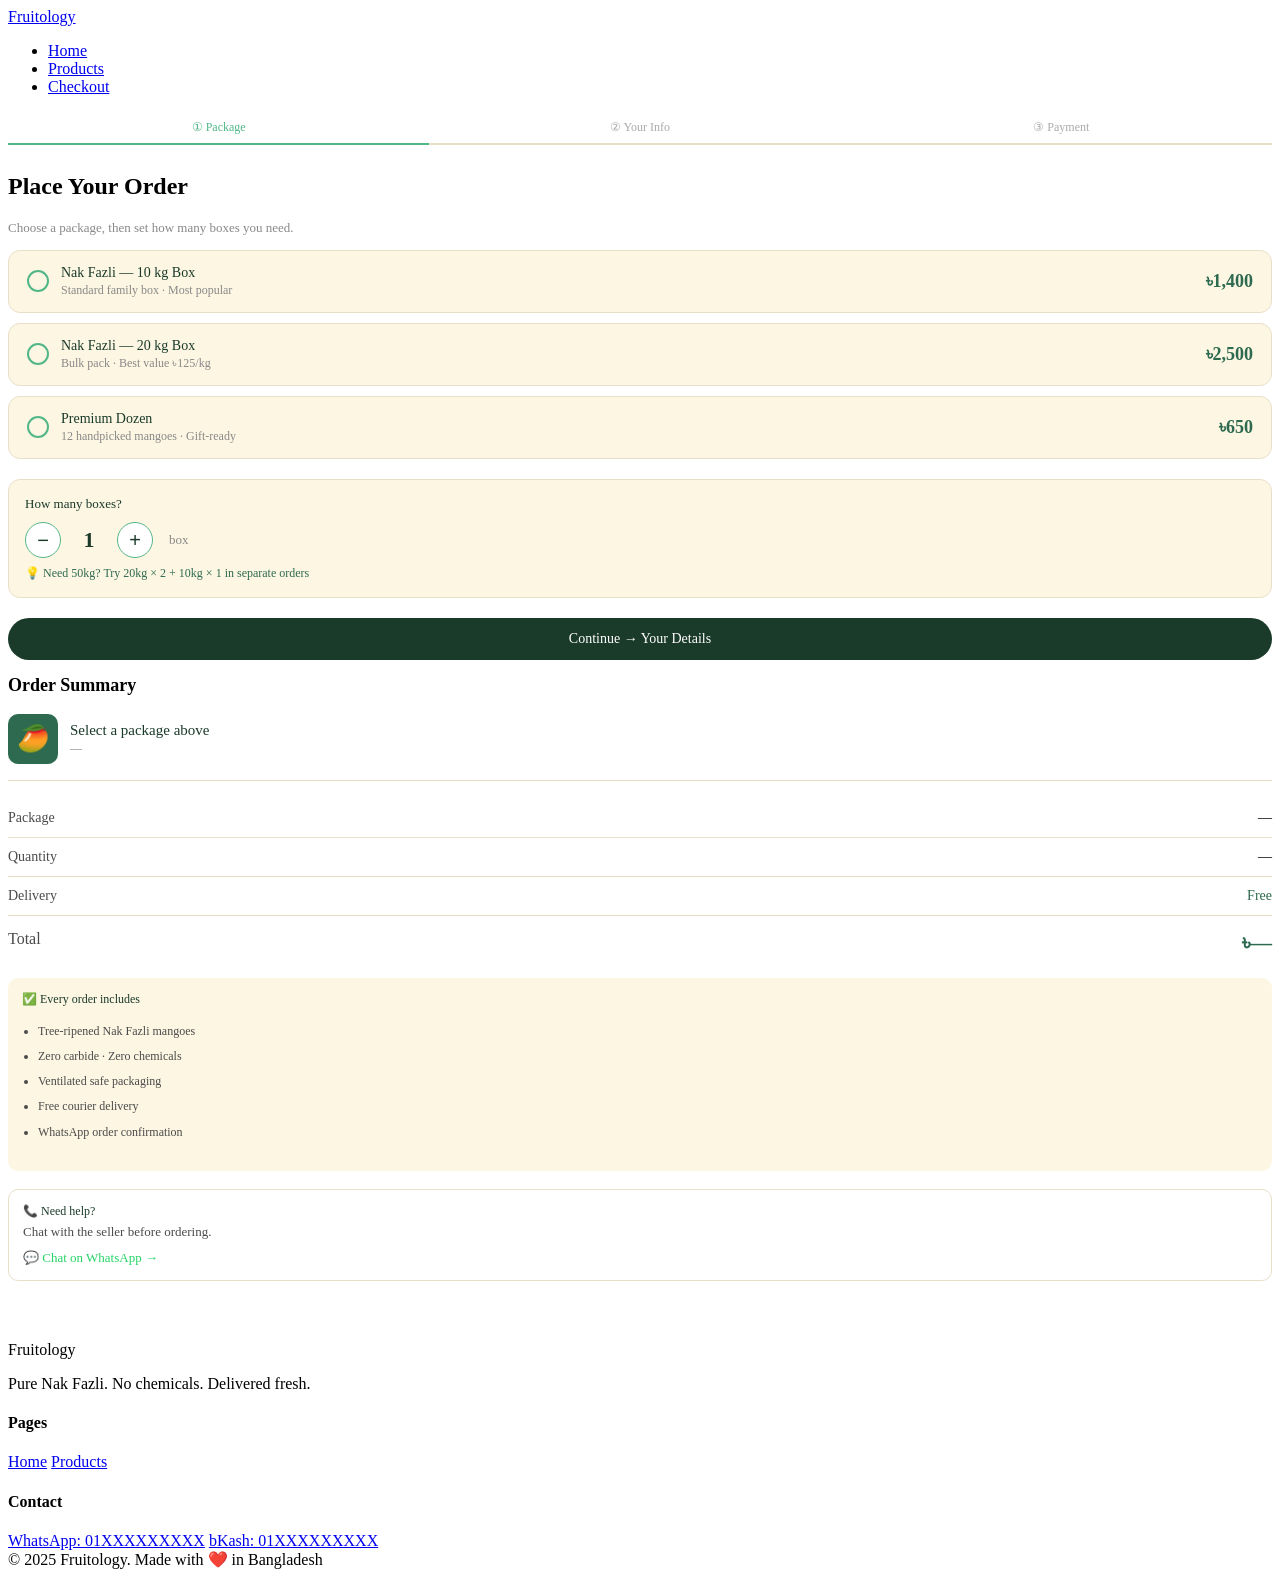
==== commit f0dcd257: "Update checkout.html" ====
--- a/checkout.html
+++ b/checkout.html
@@ -4,60 +4,169 @@
   <meta charset="UTF-8"/>
   <meta name="viewport" content="width=device-width, initial-scale=1.0"/>
   <title>Checkout — Fruitology</title>
-  <link rel="stylesheet" href="style.css"/>
+  <link rel="stylesheet" href="css/style.css"/>
   <link rel="icon" href="data:image/svg+xml,<svg xmlns='http://www.w3.org/2000/svg' viewBox='0 0 100 100'><text y='.9em' font-size='90'>🥭</text></svg>"/>
   <style>
-    .pkg-selector { display: flex; flex-direction: column; gap: 10px; margin-bottom: 24px; }
+    /* ── CHECKOUT-SPECIFIC STYLES ── */
+    .pkg-selector { display:flex; flex-direction:column; gap:10px; margin-bottom:20px; }
     .pkg-opt {
-      display: flex; align-items: center; justify-content: space-between;
-      padding: 14px 18px; border: 1.5px solid var(--cream-dark);
-      border-radius: 12px; cursor: pointer; transition: all 0.2s;
-      background: var(--cream);
-    }
-    .pkg-opt:hover { border-color: var(--green-mid); background: rgba(82,183,136,0.05); }
-    .pkg-opt.selected { border-color: var(--green-mid); background: rgba(82,183,136,0.08); }
-    .pkg-opt-left { display: flex; align-items: center; gap: 12px; }
-    .radio-dot {
-      width: 18px; height: 18px; border-radius: 50%;
-      border: 2px solid var(--green-mid);
-      display: flex; align-items: center; justify-content: center; flex-shrink: 0;
-    }
-    .pkg-opt.selected .radio-dot::after {
-      content: ''; width: 10px; height: 10px;
-      background: var(--green-mid); border-radius: 50%;
-    }
-    .pkg-name { font-weight: 500; font-size: 14px; color: var(--green-dark); }
-    .pkg-sub { font-size: 12px; color: var(--text-light); }
-    .pkg-price { font-family: 'Playfair Display', serif; font-size: 18px; font-weight: 700; color: var(--green-mid); }
-    .step-indicator {
-      display: flex; gap: 0; margin-bottom: 28px;
-    }
-    .step {
-      flex: 1; text-align: center; font-size: 12px; font-weight: 500;
-      padding: 8px 4px; border-bottom: 2px solid var(--cream-dark);
-      color: var(--text-light);
-    }
-    .step.active { color: var(--green-mid); border-color: var(--green-mid); }
-    .step.done { color: var(--green-dark); border-color: var(--green-dark); }
-    .pay-panel { display: none; }
-    .pay-panel.show { display: block; }
-    .notice-box {
-      background: #fff8e1; border: 1px solid #f0c040;
-      border-radius: 10px; padding: 14px 16px;
-      font-size: 13px; color: #7a5700; line-height: 1.7;
-      margin-bottom: 16px;
-    }
-    .wa-btn {
-      display: flex; align-items: center; justify-content: center; gap: 10px;
-      background: #25D366; color: #fff;
-      border: none; border-radius: 40px;
-      padding: 14px 28px; font-size: 15px; font-weight: 500;
-      cursor: pointer; width: 100%; margin-top: 12px;
-      font-family: 'DM Sans', sans-serif;
-      transition: background 0.2s;
-    }
-    .wa-btn:hover { background: #1da851; }
-    .wa-icon { font-size: 20px; }
+      display:flex; align-items:center; justify-content:space-between;
+      padding:14px 18px; border:1.5px solid #e8dfc8;
+      border-radius:12px; cursor:pointer; transition:all 0.2s;
+      background:#fdf6e3;
+    }
+    .pkg-opt:hover  { border-color:#52b788; background:rgba(82,183,136,0.05); }
+    .pkg-opt.active { border-color:#52b788; background:rgba(82,183,136,0.08); }
+    .pkg-opt-left   { display:flex; align-items:center; gap:12px; }
+    .radio-circle {
+      width:18px; height:18px; border-radius:50%;
+      border:2px solid #52b788; flex-shrink:0; position:relative;
+    }
+    .pkg-opt.active .radio-circle::after {
+      content:''; position:absolute; inset:3px;
+      background:#52b788; border-radius:50%;
+    }
+    .pkg-name  { font-weight:500; font-size:14px; color:#1a3a2a; }
+    .pkg-sub   { font-size:12px; color:#888; margin-top:2px; }
+    .pkg-price { font-size:18px; font-weight:700; color:#2d6a4f; white-space:nowrap; }
+
+    /* Qty control */
+    .qty-wrap  { display:flex; align-items:center; gap:12px; }
+    .qty-btn   {
+      width:36px; height:36px; border-radius:50%;
+      border:1.5px solid #52b788; background:#fff;
+      font-size:20px; line-height:1; cursor:pointer;
+      display:flex; align-items:center; justify-content:center;
+      color:#1a3a2a; transition:all 0.15s;
+    }
+    .qty-btn:hover { background:#52b788; color:#fff; }
+    .qty-num  { font-size:22px; font-weight:700; color:#1a3a2a; min-width:32px; text-align:center; }
+
+    /* Step indicator */
+    .steps { display:flex; margin-bottom:28px; }
+    .step-tab {
+      flex:1; text-align:center; font-size:12px; font-weight:500;
+      padding:8px 4px; border-bottom:2px solid #e8dfc8; color:#aaa;
+    }
+    .step-tab.active { color:#52b788; border-color:#52b788; }
+    .step-tab.done   { color:#1a3a2a; border-color:#1a3a2a; }
+
+    /* Form */
+    .form-group  { margin-bottom:18px; }
+    .form-label  { display:block; font-size:13px; font-weight:500; color:#4a4a4a; margin-bottom:6px; }
+    .form-ctrl   {
+      width:100%; padding:11px 14px; border:1.5px solid #e8dfc8;
+      border-radius:10px; font-size:14px; font-family:inherit;
+      color:#1a1a1a; background:#fdf6e3; outline:none;
+      transition:border-color 0.2s, box-shadow 0.2s;
+    }
+    .form-ctrl:focus { border-color:#52b788; box-shadow:0 0 0 3px rgba(82,183,136,0.15); background:#fff; }
+    .form-ctrl.has-error { border-color:#e74c3c !important; }
+    .field-err { font-size:12px; color:#e74c3c; margin-top:4px; display:none; }
+    .field-err.show { display:block; }
+
+    /* Payment tabs */
+    .pay-tabs  { display:flex; gap:10px; margin-bottom:14px; }
+    .pay-tab   {
+      flex:1; padding:10px 6px; border:1.5px solid #e8dfc8;
+      border-radius:10px; text-align:center; cursor:pointer;
+      font-size:13px; font-weight:500; background:#fdf6e3; transition:all 0.2s;
+    }
+    .pay-tab:hover  { border-color:#52b788; }
+    .pay-tab.active { border-color:#52b788; background:rgba(82,183,136,0.08); color:#1a3a2a; }
+    .pay-tab-icon   { font-size:20px; margin-bottom:3px; }
+    .pay-panel      { display:none; }
+    .pay-panel.show { display:block; }
+
+    /* QR box */
+    .qr-box {
+      border:1.5px solid #e8dfc8; border-radius:14px;
+      padding:20px; text-align:center; background:#fdf6e3;
+    }
+    .qr-svg-wrap {
+      width:150px; height:150px; margin:0 auto 10px;
+      background:#fff; border-radius:10px; padding:8px;
+      border:1px solid #e8dfc8; display:flex; align-items:center; justify-content:center;
+    }
+    .qr-number { font-size:15px; font-weight:600; color:#1a3a2a; margin:6px 0; }
+    .qr-hint   { font-size:13px; color:#4a4a4a; line-height:1.7; }
+
+    /* Notice */
+    .notice {
+      background:#fff8e1; border:1px solid #f0c040;
+      border-radius:10px; padding:13px 15px;
+      font-size:13px; color:#7a5700; line-height:1.7; margin-bottom:16px;
+    }
+
+    /* Buttons */
+    .btn-row { display:flex; gap:12px; margin-top:20px; }
+    .btn-back {
+      flex:0 0 auto; padding:13px 20px;
+      border:1.5px solid #1a3a2a; border-radius:40px;
+      background:transparent; color:#1a3a2a; font-size:14px;
+      font-weight:500; cursor:pointer; font-family:inherit; transition:all 0.2s;
+    }
+    .btn-back:hover { background:#1a3a2a; color:#fff; }
+    .btn-next {
+      flex:1; padding:13px 20px; background:#1a3a2a;
+      border:none; border-radius:40px; color:#fff;
+      font-size:14px; font-weight:500; cursor:pointer;
+      font-family:inherit; transition:background 0.2s;
+      display:flex; align-items:center; justify-content:center; gap:8px;
+    }
+    .btn-next:hover    { background:#2d6a4f; }
+    .btn-next:disabled { background:#aaa; cursor:not-allowed; }
+    .btn-wa {
+      width:100%; padding:13px; background:#25D366; color:#fff;
+      border:none; border-radius:40px; font-size:15px; font-weight:500;
+      cursor:pointer; font-family:inherit; margin-top:12px;
+      display:flex; align-items:center; justify-content:center; gap:10px;
+      transition:background 0.2s;
+    }
+    .btn-wa:hover { background:#1da851; }
+
+    /* Summary */
+    .sum-row   { display:flex; justify-content:space-between; padding:11px 0; border-bottom:1px solid #e8dfc8; font-size:14px; }
+    .sum-total { display:flex; justify-content:space-between; padding:14px 0 0; font-weight:500; }
+    .sum-price { font-size:22px; font-weight:700; color:#2d6a4f; }
+
+    /* Success overlay */
+    .overlay {
+      display:none; position:fixed; inset:0; z-index:9999;
+      background:rgba(26,58,42,0.85);
+      align-items:center; justify-content:center;
+    }
+    .overlay.show { display:flex; }
+    .success-card {
+      background:#fff; border-radius:24px; padding:44px 36px;
+      text-align:center; max-width:420px; width:92%;
+      animation:pop 0.35s ease;
+    }
+    @keyframes pop { from{transform:scale(0.85);opacity:0} to{transform:scale(1);opacity:1} }
+    .success-icon  { font-size:60px; margin-bottom:14px; }
+    .success-title { font-size:24px; font-weight:700; color:#1a3a2a; margin-bottom:10px; }
+    .success-body  { font-size:14px; color:#4a4a4a; line-height:1.8; margin-bottom:16px; }
+    .success-ref   { font-size:12px; color:#888; background:#fdf6e3; padding:7px 16px; border-radius:8px; display:inline-block; margin-bottom:20px; }
+
+    /* Spinner */
+    .spinner {
+      width:18px; height:18px; border:2px solid rgba(255,255,255,0.4);
+      border-top-color:#fff; border-radius:50%; animation:spin 0.7s linear infinite; display:none;
+    }
+    @keyframes spin { to{transform:rotate(360deg)} }
+    .loading .spinner  { display:block; }
+    .loading .btn-text { display:none; }
+
+    /* Toast */
+    #toast {
+      position:fixed; bottom:24px; left:50%; transform:translateX(-50%);
+      background:#1a3a2a; color:#fff; padding:11px 22px;
+      border-radius:40px; font-size:14px; z-index:9999;
+      opacity:0; transition:opacity 0.3s; pointer-events:none; white-space:nowrap;
+    }
+    #toast.show { opacity:1; }
+
+    .form-select.has-error { border-color:#e74c3c !important; }
   </style>
 </head>
 <body>
@@ -72,40 +181,31 @@
   </ul>
 </nav>
 
-<!-- CHECKOUT -->
+<!-- MAIN CHECKOUT LAYOUT -->
 <div class="checkout-wrap">
 
-  <!-- LEFT: FORM -->
+  <!-- ── LEFT: FORM ── -->
   <div class="checkout-form-card">
 
-    <div class="step-indicator">
-      <div class="step active" id="step1-tab">① Package</div>
-      <div class="step" id="step2-tab">② Your Info</div>
-      <div class="step" id="step3-tab">③ Payment</div>
+    <!-- Step tabs -->
+    <div class="steps">
+      <div class="step-tab active" id="tab1">① Package</div>
+      <div class="step-tab"        id="tab2">② Your Info</div>
+      <div class="step-tab"        id="tab3">③ Payment</div>
     </div>
 
     <h2 class="checkout-title" id="form-title">Place Your Order</h2>
 
-    <!-- STEP 1: PACKAGE -->
+    <!-- ════ STEP 1: PACKAGE ════ -->
     <div id="step1">
-      <! --p style="font-size:13px;color:var(--text-light);margin-bottom:16px;">Select your mango package</ p -->
-      <p style="font-size:13px;color:var(--text-light);margin-bottom:16px;">Select your mango package and quantity</p>
-
-<!-- QUANTITY -->
-<div style="background:var(--cream);border-radius:12px;padding:14px 16px;margin-bottom:16px;border:1.5px solid var(--cream-dark);">
-  <label style="font-size:13px;font-weight:500;color:var(--green-dark);display:block;margin-bottom:8px;">How many boxes do you need?</label>
-  <div style="display:flex;align-items:center;gap:12px;">
-    <button type="button" onclick="changeQty(-1)" style="width:36px;height:36px;border-radius:50%;border:1.5px solid var(--green-mid);background:white;font-size:18px;cursor:pointer;display:flex;align-items:center;justify-content:center;color:var(--green-dark);">−</button>
-    <span id="qty-display" style="font-size:20px;font-weight:700;color:var(--green-dark);min-width:28px;text-align:center;">1</span>
-    <button type="button" onclick="changeQty(1)" style="width:36px;height:36px;border-radius:50%;border:1.5px solid var(--green-mid);background:white;font-size:18px;cursor:pointer;display:flex;align-items:center;justify-content:center;color:var(--green-dark);">+</button>
-    <span id="qty-kg-label" style="font-size:13px;color:var(--text-light);">boxes</span>
-  </div>
-  <div style="font-size:12px;color:var(--green-mid);margin-top:6px;">💡 Need 50kg? Select 20kg box × 2 + 10kg box × 1</div>
-</div>
+      <p style="font-size:13px;color:#888;margin-bottom:14px;">Choose a package, then set how many boxes you need.</p>
+
+      <!-- Package options -->
       <div class="pkg-selector">
-        <div class="pkg-opt" id="opt-nak-10kg" onclick="selectPackage('nak-10kg')">
+
+        <div class="pkg-opt" id="opt-nak-10kg" onclick="selectPkg('nak-10kg')">
           <div class="pkg-opt-left">
-            <div class="radio-dot" id="rd-nak-10kg"></div>
+            <div class="radio-circle" id="rc-nak-10kg"></div>
             <div>
               <div class="pkg-name">Nak Fazli — 10 kg Box</div>
               <div class="pkg-sub">Standard family box · Most popular</div>
@@ -113,19 +213,21 @@
           </div>
           <div class="pkg-price">৳1,400</div>
         </div>
-        <div class="pkg-opt" id="opt-nak-20kg" onclick="selectPackage('nak-20kg')">
+
+        <div class="pkg-opt" id="opt-nak-20kg" onclick="selectPkg('nak-20kg')">
           <div class="pkg-opt-left">
-            <div class="radio-dot" id="rd-nak-20kg"></div>
+            <div class="radio-circle" id="rc-nak-20kg"></div>
             <div>
               <div class="pkg-name">Nak Fazli — 20 kg Box</div>
-              <div class="pkg-sub">Bulk family pack · Best value ৳125/kg</div>
+              <div class="pkg-sub">Bulk pack · Best value ৳125/kg</div>
             </div>
           </div>
           <div class="pkg-price">৳2,500</div>
         </div>
-        <div class="pkg-opt" id="opt-nak-dozen" onclick="selectPackage('nak-dozen')">
+
+        <div class="pkg-opt" id="opt-nak-dozen" onclick="selectPkg('nak-dozen')">
           <div class="pkg-opt-left">
-            <div class="radio-dot" id="rd-nak-dozen"></div>
+            <div class="radio-circle" id="rc-nak-dozen"></div>
             <div>
               <div class="pkg-name">Premium Dozen</div>
               <div class="pkg-sub">12 handpicked mangoes · Gift-ready</div>
@@ -133,27 +235,45 @@
           </div>
           <div class="pkg-price">৳650</div>
         </div>
-      </div>
-      <button class="btn btn-primary btn-full" onclick="goStep(2)">
-        Continue → Enter Your Details
+
+      </div>
+
+      <!-- Quantity -->
+      <div style="background:#fdf6e3;border:1.5px solid #e8dfc8;border-radius:12px;padding:16px;margin-bottom:20px;">
+        <div style="font-size:13px;font-weight:500;color:#1a3a2a;margin-bottom:10px;">How many boxes?</div>
+        <div class="qty-wrap">
+          <button class="qty-btn" onclick="changeQty(-1)">−</button>
+          <span class="qty-num" id="qty-num">1</span>
+          <button class="qty-btn" onclick="changeQty(1)">+</button>
+          <span id="qty-label" style="font-size:13px;color:#888;margin-left:4px;">box</span>
+        </div>
+        <div style="font-size:12px;color:#2d6a4f;margin-top:8px;" id="qty-hint">💡 Need 50kg? Try 20kg × 2 + 10kg × 1 in separate orders</div>
+      </div>
+
+      <button class="btn-next btn-full" style="width:100%;" onclick="goToStep(2)">
+        <span class="btn-text">Continue → Your Details</span>
+        <span class="spinner"></span>
       </button>
     </div>
 
-    <!-- STEP 2: BUYER INFO -->
+    <!-- ════ STEP 2: BUYER INFO ════ -->
     <div id="step2" style="display:none;">
+
       <div class="form-group">
         <label class="form-label">Full Name *</label>
-        <input type="text" class="form-input" id="inp-name" placeholder="e.g. Karim Uddin" autocomplete="name"/>
-        <div style="font-size:12px;color:#e74c3c;margin-top:4px;display:none;" id="err-name">Please enter your full name.</div>
-      </div>
+        <input type="text" class="form-ctrl" id="inp-name" placeholder="e.g. Karim Uddin" autocomplete="name"/>
+        <div class="field-err" id="err-name">Please enter your full name.</div>
+      </div>
+
       <div class="form-group">
         <label class="form-label">Mobile Number * (Bangladesh)</label>
-        <input type="tel" class="form-input" id="inp-mobile" placeholder="01XXXXXXXXX" maxlength="11" autocomplete="tel"/>
-        <div style="font-size:12px;color:#e74c3c;margin-top:4px;display:none;" id="err-mobile">Enter a valid 11-digit Bangladeshi number.</div>
-      </div>
+        <input type="tel" class="form-ctrl" id="inp-mobile" placeholder="01XXXXXXXXX" maxlength="11" autocomplete="tel"/>
+        <div class="field-err" id="err-mobile">Enter a valid 11-digit Bangladeshi number (01XXXXXXXXX).</div>
+      </div>
+
       <div class="form-group">
         <label class="form-label">Nearest Courier Branch *</label>
-        <select class="form-select" id="inp-courier">
+        <select class="form-ctrl" id="inp-courier">
           <option value="">— Select courier —</option>
           <option>Sundarban Courier</option>
           <option>SA Paribahan</option>
@@ -162,143 +282,136 @@
           <option>Korotoa Courier</option>
           <option>Other Courier</option>
         </select>
-        <div style="font-size:12px;color:#e74c3c;margin-top:4px;display:none;" id="err-courier">Please select your nearest courier.</div>
-      </div>
+        <div class="field-err" id="err-courier">Please select your nearest courier.</div>
+      </div>
+
       <div class="form-group">
         <label class="form-label">Full Delivery Address *</label>
-        <textarea class="form-input" id="inp-address" rows="3" placeholder="House no., road, area, thana, district…" style="resize:vertical;"></textarea>
-        <div style="font-size:12px;color:#e74c3c;margin-top:4px;display:none;" id="err-address">Please enter your full address.</div>
-      </div>
+        <textarea class="form-ctrl" id="inp-address" rows="3" placeholder="House no., road, area, thana, district…" style="resize:vertical;"></textarea>
+        <div class="field-err" id="err-address">Please enter your full address (min. 10 characters).</div>
+      </div>
+
       <div class="form-group">
-        <label class="form-label">Special Instructions (optional)</label>
-        <textarea class="form-input" id="inp-note" rows="2" placeholder="Any special request or note for the seller…" style="resize:vertical;"></textarea>
-      </div>
-      <div style="display:flex;gap:12px;">
-        <button class="btn btn-outline" onclick="goStep(1)" style="flex:0.4;">← Back</button>
-        <button class="btn btn-primary" onclick="goStep(3)" style="flex:1;">Continue → Payment</button>
+        <label class="form-label">Special Instructions <span style="color:#aaa;font-weight:400;">(optional)</span></label>
+        <textarea class="form-ctrl" id="inp-note" rows="2" placeholder="Any note for the seller…" style="resize:vertical;"></textarea>
+      </div>
+
+      <div class="btn-row">
+        <button class="btn-back" onclick="goToStep(1)">← Back</button>
+        <button class="btn-next" onclick="goToStep(3)">
+          <span class="btn-text">Continue → Payment</span>
+          <span class="spinner"></span>
+        </button>
       </div>
     </div>
 
-    <!-- STEP 3: PAYMENT -->
+    <!-- ════ STEP 3: PAYMENT ════ -->
     <div id="step3" style="display:none;">
 
-      <div class="notice-box">
-        ⚠️ <strong>Important:</strong> Please send payment <strong>after</strong> confirming your order with the seller on WhatsApp. The seller will confirm availability and then ask you to send payment.
-      </div>
-
-      <p style="font-size:13px;font-weight:500;color:var(--text-mid);margin-bottom:12px;">Select payment method:</p>
-      <div class="payment-method-tab">
-        <div class="pay-tab active" id="tab-bkash" onclick="switchPayTab('bkash')">
-          <div class="pay-tab-icon">💜</div>
-          bKash
-        </div>
-        <div class="pay-tab" id="tab-nagad" onclick="switchPayTab('nagad')">
-          <div class="pay-tab-icon">🧡</div>
-          Nagad
-        </div>
-        <div class="pay-tab" id="tab-whatsapp" onclick="switchPayTab('whatsapp')">
-          <div class="pay-tab-icon">💚</div>
-          WhatsApp
-        </div>
-      </div>
-
-      <!-- bKash Panel -->
+      <div class="notice">
+        ⚠️ <strong>Important:</strong> Send payment <strong>only after</strong> the seller confirms your order via WhatsApp. Do not send money before confirmation.
+      </div>
+
+      <p style="font-size:13px;font-weight:500;color:#4a4a4a;margin-bottom:12px;">Select payment method:</p>
+
+      <div class="pay-tabs">
+        <div class="pay-tab active" id="tab-bkash" onclick="switchTab('bkash')">
+          <div class="pay-tab-icon">💜</div>bKash
+        </div>
+        <div class="pay-tab" id="tab-nagad" onclick="switchTab('nagad')">
+          <div class="pay-tab-icon">🧡</div>Nagad
+        </div>
+        <div class="pay-tab" id="tab-whatsapp" onclick="switchTab('whatsapp')">
+          <div class="pay-tab-icon">💚</div>WhatsApp
+        </div>
+      </div>
+
+      <!-- bKash -->
       <div class="pay-panel show" id="panel-bkash">
         <div class="qr-box">
-          <div style="font-size:13px;font-weight:500;color:var(--green-dark);margin-bottom:12px;">Scan bKash QR or Send to Number</div>
-          <div class="qr-code" id="qr-bkash-img">
-            <!-- QR will be generated by JS -->
+          <div style="font-size:13px;font-weight:500;color:#1a3a2a;margin-bottom:10px;">📲 Scan or Send to bKash Number</div>
+          <div class="qr-svg-wrap" id="qr-bkash"></div>
+          <div class="qr-number" id="num-bkash">bKash: 01XXXXXXXXX</div>
+          <div class="qr-hint">
+            Open bKash → Send Money → enter number<br/>
+            Amount: <strong id="amt-bkash">৳—</strong> &nbsp;|&nbsp; Ref: <span id="ref-bkash" style="color:#2d6a4f;">—</span>
           </div>
-          <div class="qr-number" id="bkash-num">bKash: 01XXXXXXXXX</div>
-          <div class="qr-instruction">
-            Open <strong>bKash app</strong> → Send Money → Scan QR or enter number<br/>
-            Amount: <strong id="bkash-amount">৳—</strong> · Reference: <span id="bkash-ref" style="color:var(--green-mid);">—</span>
-          </div>
-        </div>
-      </div>
-
-      <!-- Nagad Panel -->
+        </div>
+      </div>
+
+      <!-- Nagad -->
       <div class="pay-panel" id="panel-nagad">
         <div class="qr-box">
-          <div style="font-size:13px;font-weight:500;color:var(--green-dark);margin-bottom:12px;">Scan Nagad QR or Send to Number</div>
-          <div class="qr-code" id="qr-nagad-img">
-            <!-- QR will be generated by JS -->
+          <div style="font-size:13px;font-weight:500;color:#1a3a2a;margin-bottom:10px;">📲 Scan or Send to Nagad Number</div>
+          <div class="qr-svg-wrap" id="qr-nagad"></div>
+          <div class="qr-number" id="num-nagad">Nagad: 01XXXXXXXXX</div>
+          <div class="qr-hint">
+            Open Nagad → Send Money → enter number<br/>
+            Amount: <strong id="amt-nagad">৳—</strong> &nbsp;|&nbsp; Ref: <span id="ref-nagad" style="color:#2d6a4f;">—</span>
           </div>
-          <div class="qr-number" id="nagad-num">Nagad: 01XXXXXXXXX</div>
-          <div class="qr-instruction">
-            Open <strong>Nagad app</strong> → Send Money → Scan QR or enter number<br/>
-            Amount: <strong id="nagad-amount">৳—</strong> · Reference: <span id="nagad-ref" style="color:var(--green-mid);">—</span>
-          </div>
-        </div>
-      </div>
-
-      <!-- WhatsApp Panel -->
+        </div>
+      </div>
+
+      <!-- WhatsApp -->
       <div class="pay-panel" id="panel-whatsapp">
         <div class="qr-box">
-          <div style="font-size:14px;font-weight:500;color:var(--green-dark);margin-bottom:10px;">📲 Confirm via WhatsApp</div>
-          <div class="qr-code" id="qr-wa-img">
-            <!-- WhatsApp QR generated by JS -->
-          </div>
-          <div class="qr-instruction" style="margin-top:20px;">
-            Scan to open WhatsApp with your order details pre-filled.<br/>
-            Or click the button below.
-          </div>
-          <button class="wa-btn" id="wa-btn-direct">
-            <span class="wa-icon">💬</span> Open WhatsApp & Confirm Order
+          <div style="font-size:14px;font-weight:500;color:#1a3a2a;margin-bottom:10px;">💬 Confirm Order on WhatsApp</div>
+          <div class="qr-svg-wrap" id="qr-wa"></div>
+          <div class="qr-hint" style="margin-top:12px;">Scan QR to open WhatsApp with your order pre-filled, or tap the button below.</div>
+          <button class="btn-wa" id="btn-wa-open">
+            <span style="font-size:20px;">💬</span> Open WhatsApp & Confirm Order
           </button>
         </div>
       </div>
 
-      <div style="display:flex;gap:12px;margin-top:20px;">
-        <button class="btn btn-outline" onclick="goStep(2)" style="flex:0.4;">← Back</button>
-        <button class="btn btn-primary" id="place-order-btn" onclick="placeOrder()" style="flex:1;">
+      <div class="btn-row">
+        <button class="btn-back" onclick="goToStep(2)">← Back</button>
+        <button class="btn-next" id="btn-confirm" onclick="confirmOrder()">
           <span class="btn-text">✅ Confirm Order</span>
-          <span class="spinner" id="order-spinner"></span>
+          <span class="spinner"></span>
         </button>
       </div>
 
     </div>
   </div>
 
-  <!-- RIGHT: SUMMARY -->
+  <!-- ── RIGHT: ORDER SUMMARY ── -->
   <div>
     <div class="checkout-summary-card">
-      <h2 class="checkout-title" style="font-size:18px;margin-bottom:20px;">Order Summary</h2>
-      <div id="summary-product" style="display:flex;align-items:center;gap:12px;margin-bottom:20px;padding-bottom:16px;border-bottom:1px solid var(--cream-dark);">
-        <div style="width:52px;height:52px;background:var(--green-mid);border-radius:10px;display:flex;align-items:center;justify-content:center;font-size:28px;flex-shrink:0;">🥭</div>
+      <h2 class="checkout-title" style="font-size:18px;margin-bottom:18px;">Order Summary</h2>
+
+      <div style="display:flex;align-items:center;gap:12px;margin-bottom:18px;padding-bottom:16px;border-bottom:1px solid #e8dfc8;">
+        <div style="width:50px;height:50px;background:#2d6a4f;border-radius:10px;display:flex;align-items:center;justify-content:center;font-size:26px;flex-shrink:0;">🥭</div>
         <div>
-          <div style="font-weight:500;font-size:15px;color:var(--green-dark);" id="sum-name">Select a package</div>
-          <div style="font-size:12px;color:var(--text-light);" id="sum-variant">—</div>
-        </div>
-      </div>
-      <div class="summary-item">
-        <span style="color:var(--text-mid);">Package</span>
-        <span id="sum-pkg2">—</span>
-      </div>
-      <div class="summary-item">
-        <span style="color:var(--text-mid);">Delivery</span>
-        <span style="color:var(--green-mid);">Free</span>
-      </div>
-      <div class="summary-total">
-        <span style="color:var(--text-mid);">Total</span>
-        <span class="summary-total-num" id="sum-total">৳—</span>
-      </div>
-
-      <div style="margin-top:24px;padding:14px 16px;background:var(--cream);border-radius:10px;">
-        <div style="font-size:12px;font-weight:500;color:var(--green-dark);margin-bottom:8px;">✅ Included</div>
-        <ul style="font-size:12px;color:var(--text-mid);padding-left:16px;line-height:2;">
+          <div style="font-weight:500;font-size:15px;color:#1a3a2a;" id="sum-name">Select a package above</div>
+          <div style="font-size:12px;color:#888;margin-top:2px;" id="sum-variant">—</div>
+        </div>
+      </div>
+
+      <div class="sum-row"><span style="color:#4a4a4a;">Package</span><span id="sum-pkg">—</span></div>
+      <div class="sum-row"><span style="color:#4a4a4a;">Quantity</span><span id="sum-qty">—</span></div>
+      <div class="sum-row"><span style="color:#4a4a4a;">Delivery</span><span style="color:#2d6a4f;">Free</span></div>
+      <div class="sum-total">
+        <span style="color:#4a4a4a;">Total</span>
+        <span class="sum-price" id="sum-total">৳—</span>
+      </div>
+
+      <div style="margin-top:22px;padding:14px;background:#fdf6e3;border-radius:10px;">
+        <div style="font-size:12px;font-weight:500;color:#1a3a2a;margin-bottom:8px;">✅ Every order includes</div>
+        <ul style="font-size:12px;color:#4a4a4a;padding-left:16px;line-height:2.1;">
           <li>Tree-ripened Nak Fazli mangoes</li>
           <li>Zero carbide · Zero chemicals</li>
-          <li>Ventilated packaging</li>
+          <li>Ventilated safe packaging</li>
           <li>Free courier delivery</li>
-          <li>WhatsApp order tracking</li>
+          <li>WhatsApp order confirmation</li>
         </ul>
       </div>
 
-      <div style="margin-top:20px;border:1.5px solid var(--cream-dark);border-radius:10px;padding:14px 16px;">
-        <div style="font-size:12px;font-weight:500;color:var(--green-dark);margin-bottom:6px;">📞 Need Help?</div>
-        <div style="font-size:13px;color:var(--text-mid);">Call or WhatsApp the seller directly for any questions before ordering.</div>
-        <a href="https://wa.me/8801XXXXXXXXX" target="_blank" style="display:inline-flex;align-items:center;gap:6px;margin-top:10px;font-size:13px;color:#25D366;text-decoration:none;font-weight:500;">
+      <div style="margin-top:18px;border:1.5px solid #e8dfc8;border-radius:10px;padding:14px;">
+        <div style="font-size:12px;font-weight:500;color:#1a3a2a;margin-bottom:5px;">📞 Need help?</div>
+        <div style="font-size:13px;color:#4a4a4a;">Chat with the seller before ordering.</div>
+        <a id="wa-help-link" href="https://wa.me/8801XXXXXXXXX" target="_blank"
+           style="display:inline-flex;align-items:center;gap:6px;margin-top:10px;font-size:13px;color:#25D366;text-decoration:none;font-weight:500;">
           💬 Chat on WhatsApp →
         </a>
       </div>
@@ -308,21 +421,23 @@
 </div>
 
 <!-- SUCCESS OVERLAY -->
-<div class="success-overlay" id="success-overlay">
+<div class="overlay" id="overlay-success">
   <div class="success-card">
     <div class="success-icon">🥭</div>
-    <h2 class="success-title">Order Confirmed!</h2>
-    <p class="success-text" id="success-msg">
-      Your order has been received. We'll contact you on WhatsApp to confirm and arrange payment.
-    </p>
+    <h2 class="success-title">Order Placed!</h2>
+    <p class="success-body" id="success-body">Your order has been received.</p>
     <div class="success-ref" id="success-ref">Ref: —</div>
-    <button class="wa-btn" id="success-wa-btn">
-      <span class="wa-icon">💬</span> Open WhatsApp Now
+    <button class="btn-wa" id="btn-success-wa">
+      <span style="font-size:20px;">💬</span> Open WhatsApp to Confirm
     </button>
-    <br/>
-    <a href="index.html" class="btn btn-outline" style="margin-top:12px;width:100%;">← Back to Home</a>
+    <a href="index.html" style="display:block;margin-top:14px;padding:12px;border:1.5px solid #1a3a2a;border-radius:40px;color:#1a3a2a;text-decoration:none;font-size:14px;font-weight:500;text-align:center;transition:all 0.2s;">
+      ← Back to Home
+    </a>
   </div>
 </div>
+
+<!-- Toast -->
+<div id="toast"></div>
 
 <!-- FOOTER -->
 <footer style="margin-top:60px;">
@@ -343,193 +458,357 @@
     </div>
   </div>
   <div class="footer-bottom">
-    <span class="footer-copy">© 2025 Fruitology.</span>
+    <span class="footer-copy">© 2025 Fruitology. Made with ❤️ in Bangladesh</span>
   </div>
 </footer>
 
-<script src="js/main.js"></script>
 <script>
-// ─── STATE ────────────────────────────────────────────────────────────────────
-let selectedPkg = null;
-let selectedQty = 1;
-let orderRef = generateRef();
-let activePayTab = 'bkash';
-
-const PACKAGES = {
-  'nak-10kg':  { name: 'Nak Fazli Mango', variant: '10 kg Box',     price: 1400 },
-  'nak-20kg':  { name: 'Nak Fazli Mango', variant: '20 kg Box',     price: 2500 },
-  'nak-dozen': { name: 'Premium Dozen',   variant: '12 Mangoes',    price: 650  }
+// ══════════════════════════════════════════════════════════
+//  CONFIG — replace with your real numbers
+// ══════════════════════════════════════════════════════════
+const CFG = {
+  WHATSAPP : '8801XXXXXXXXX',   // 880 + number without leading 0
+  BKASH    : '01XXXXXXXXX',
+  NAGAD    : '01XXXXXXXXX',
+  SHEET_URL: 'https://script.google.com/macros/s/YOUR_SCRIPT_ID/exec'
 };
 
-// ─── INIT FROM URL ────────────────────────────────────────────────────────────
+// ══════════════════════════════════════════════════════════
+//  PACKAGES
+// ══════════════════════════════════════════════════════════
+const PKGS = {
+  'nak-10kg' : { name:'Nak Fazli Mango', variant:'10 kg Box',   price:1400 },
+  'nak-20kg' : { name:'Nak Fazli Mango', variant:'20 kg Box',   price:2500 },
+  'nak-dozen': { name:'Premium Dozen',   variant:'12 Mangoes',  price:650  }
+};
+
+// ══════════════════════════════════════════════════════════
+//  STATE
+// ══════════════════════════════════════════════════════════
+let selPkg     = null;
+let selQty     = 1;
+let curStep    = 1;
+let activeTab  = 'bkash';
+let orderRef   = 'FRT-' + Date.now().toString(36).toUpperCase().slice(-6);
+
+// ══════════════════════════════════════════════════════════
+//  INIT — pick up ?pkg= from URL
+// ══════════════════════════════════════════════════════════
 (function init() {
-  const params = new URLSearchParams(window.location.search);
-  const pkg = params.get('pkg');
-  if (pkg && PACKAGES[pkg]) selectPackage(pkg);
+  const p = new URLSearchParams(window.location.search).get('pkg');
+  if (p && PKGS[p]) selectPkg(p);
 })();
 
-// ─── PACKAGE SELECT ───────────────────────────────────────────────────────────
-function selectPackage(id) {
-  selectedPkg = id;
-  document.querySelectorAll('.pkg-opt').forEach(el => el.classList.remove('selected'));
-  const opt = document.getElementById('opt-' + id);
-  if (opt) opt.classList.add('selected');
-  updateSummary();
-}
-
-function changeQty(delta) {
-  selectedQty = Math.max(1, Math.min(20, selectedQty + delta));
-  document.getElementById('qty-display').textContent = selectedQty;
-  const labels = { 'nak-10kg': selectedQty + ' × 10kg = ' + (selectedQty*10) + 'kg total',
-                   'nak-20kg': selectedQty + ' × 20kg = ' + (selectedQty*20) + 'kg total',
-                   'nak-dozen': selectedQty + ' dozen' };
-  document.getElementById('qty-kg-label').textContent = selectedPkg ? labels[selectedPkg] : 'boxes';
-  updateSummary();
-}
-
-function updateSummary() {
-  if (!selectedPkg) return;
-  const pkg = PACKAGES[selectedPkg];
-  const total = pkg.price * selectedQty;
-  const variant = selectedQty > 1 ? selectedQty + ' × ' + pkg.variant : pkg.variant;
-  document.getElementById('sum-name').textContent = pkg.name;
-  document.getElementById('sum-variant').textContent = variant;
-  document.getElementById('sum-pkg2').textContent = variant;
-  document.getElementById('sum-total').textContent = '৳' + total.toLocaleString();
-}
-
-// ─── STEP NAV ─────────────────────────────────────────────────────────────────
-function goStep(n) {
-  if (n === 2 && !selectedPkg) { showToast('Please select a package first.'); return; }
-  if (n === 3 && !validateStep2()) return;
-
-  document.getElementById('step' + currentStep).style.display = 'none';
+// ══════════════════════════════════════════════════════════
+//  PACKAGE SELECT
+// ══════════════════════════════════════════════════════════
+function selectPkg(id) {
+  selPkg = id;
+  document.querySelectorAll('.pkg-opt').forEach(el => el.classList.remove('active'));
+  const el = document.getElementById('opt-' + id);
+  if (el) el.classList.add('active');
+  refreshQtyLabel();
+  refreshSummary();
+}
+
+// ══════════════════════════════════════════════════════════
+//  QUANTITY
+// ══════════════════════════════════════════════════════════
+function changeQty(d) {
+  selQty = Math.max(1, Math.min(20, selQty + d));
+  document.getElementById('qty-num').textContent = selQty;
+  refreshQtyLabel();
+  refreshSummary();
+}
+
+function refreshQtyLabel() {
+  const lbl = document.getElementById('qty-label');
+  lbl.textContent = selQty === 1 ? 'box' : 'boxes';
+  if (!selPkg) return;
+  const hints = {
+    'nak-10kg' : selQty + ' × 10kg = ' + (selQty*10) + 'kg total',
+    'nak-20kg' : selQty + ' × 20kg = ' + (selQty*20) + 'kg total',
+    'nak-dozen': selQty + ' dozen (' + (selQty*12) + ' mangoes)'
+  };
+  document.getElementById('qty-hint').textContent = hints[selPkg] || '';
+}
+
+// ══════════════════════════════════════════════════════════
+//  SUMMARY UPDATE
+// ══════════════════════════════════════════════════════════
+function refreshSummary() {
+  if (!selPkg) return;
+  const pkg   = PKGS[selPkg];
+  const total = pkg.price * selQty;
+  const varTxt = selQty > 1 ? selQty + ' × ' + pkg.variant : pkg.variant;
+  document.getElementById('sum-name').textContent    = pkg.name;
+  document.getElementById('sum-variant').textContent = varTxt;
+  document.getElementById('sum-pkg').textContent     = pkg.variant;
+  document.getElementById('sum-qty').textContent     = selQty + (selQty > 1 ? ' boxes' : ' box');
+  document.getElementById('sum-total').textContent   = '৳' + total.toLocaleString();
+}
+
+// ══════════════════════════════════════════════════════════
+//  STEP NAVIGATION
+// ══════════════════════════════════════════════════════════
+function goToStep(n) {
+  // Guard: must select package before leaving step 1
+  if (n === 2 && !selPkg) {
+    toast('Please select a package first 👆');
+    return;
+  }
+  // Guard: validate form before going to payment
+  if (n === 3 && !validateForm()) return;
+
+  // Hide current, show next
+  document.getElementById('step' + curStep).style.display = 'none';
   document.getElementById('step' + n).style.display = 'block';
 
-  ['step1-tab','step2-tab','step3-tab'].forEach((id, i) => {
-    const el = document.getElementById(id);
-    el.className = 'step';
-    if (i + 1 < n) el.classList.add('done');
-    else if (i + 1 === n) el.classList.add('active');
-  });
-
-  document.getElementById('form-title').textContent =
-    n === 1 ? 'Place Your Order' :
-    n === 2 ? 'Your Details' : 'Payment';
-
-  currentStep = n;
-  if (n === 3) setupPayment();
-}
-
-// ─── VALIDATE STEP 2 ─────────────────────────────────────────────────────────
-function validateStep2() {
+  // Update tab indicators
+  for (let i = 1; i <= 3; i++) {
+    const t = document.getElementById('tab' + i);
+    t.className = 'step-tab';
+    if (i < n)      t.classList.add('done');
+    else if (i === n) t.classList.add('active');
+  }
+
+  // Update title
+  const titles = {1:'Place Your Order', 2:'Your Details', 3:'Payment'};
+  document.getElementById('form-title').textContent = titles[n];
+
+  curStep = n;
+  if (n === 3) buildPaymentStep();
+  window.scrollTo({top: 0, behavior:'smooth'});
+}
+
+// ══════════════════════════════════════════════════════════
+//  FORM VALIDATION
+// ══════════════════════════════════════════════════════════
+function validateForm() {
   let ok = true;
+
+  function check(inputId, errId, condition) {
+    const inp = document.getElementById(inputId);
+    const err = document.getElementById(errId);
+    if (!condition) {
+      inp.classList.add('has-error');
+      err.classList.add('show');
+      ok = false;
+    } else {
+      inp.classList.remove('has-error');
+      err.classList.remove('show');
+    }
+  }
+
   const name    = document.getElementById('inp-name').value.trim();
   const mobile  = document.getElementById('inp-mobile').value.trim();
   const courier = document.getElementById('inp-courier').value;
   const address = document.getElementById('inp-address').value.trim();
 
-  const show = (id, show) => {
-    document.getElementById(id).style.display = show ? 'block' : 'none';
-    document.getElementById(id.replace('err-','inp-')).classList.toggle('error', show);
+  check('inp-name',    'err-name',    name.length >= 2);
+  check('inp-mobile',  'err-mobile',  /^01[3-9]\d{8}$/.test(mobile));
+  check('inp-courier', 'err-courier', courier !== '');
+  check('inp-address', 'err-address', address.length >= 10);
+
+  if (!ok) toast('Please fill in all required fields correctly.');
+  return ok;
+}
+
+// ══════════════════════════════════════════════════════════
+//  PAYMENT STEP SETUP
+// ══════════════════════════════════════════════════════════
+function buildPaymentStep() {
+  const pkg   = PKGS[selPkg];
+  const total = pkg.price * selQty;
+
+  // Amounts & refs
+  document.getElementById('amt-bkash').textContent = '৳' + total.toLocaleString();
+  document.getElementById('amt-nagad').textContent  = '৳' + total.toLocaleString();
+  document.getElementById('ref-bkash').textContent  = orderRef;
+  document.getElementById('ref-nagad').textContent  = orderRef;
+  document.getElementById('num-bkash').textContent  = 'bKash: ' + CFG.BKASH;
+  document.getElementById('num-nagad').textContent  = 'Nagad: '  + CFG.NAGAD;
+
+  // WhatsApp message
+  const order  = buildOrderObj();
+  const waText = buildWAMessage(order);
+  const waURL  = 'https://wa.me/' + CFG.WHATSAPP + '?text=' + encodeURIComponent(waText);
+
+  // QR codes
+  document.getElementById('qr-bkash').innerHTML = makeQR();
+  document.getElementById('qr-nagad').innerHTML = makeQR();
+  document.getElementById('qr-wa').innerHTML    = makeQR('#25D366');
+
+  // WhatsApp buttons
+  document.getElementById('btn-wa-open').onclick    = () => window.open(waURL, '_blank');
+  document.getElementById('btn-success-wa').onclick = () => window.open(waURL, '_blank');
+
+  // Help link
+  document.getElementById('wa-help-link').href = 'https://wa.me/' + CFG.WHATSAPP;
+}
+
+// ══════════════════════════════════════════════════════════
+//  BUILD ORDER OBJECT
+// ══════════════════════════════════════════════════════════
+function buildOrderObj() {
+  const pkg = PKGS[selPkg];
+  return {
+    ref           : orderRef,
+    product       : pkg.name,
+    variant       : pkg.variant,
+    quantity      : selQty,
+    price         : pkg.price * selQty,
+    name          : document.getElementById('inp-name').value.trim(),
+    mobile        : document.getElementById('inp-mobile').value.trim(),
+    courier       : document.getElementById('inp-courier').value,
+    address       : document.getElementById('inp-address').value.trim(),
+    note          : document.getElementById('inp-note').value.trim(),
+    paymentMethod : activeTab === 'bkash' ? 'bKash' : activeTab === 'nagad' ? 'Nagad' : 'WhatsApp',
+    timestamp     : new Date().toLocaleString('en-BD', {timeZone:'Asia/Dhaka'})
   };
-
-  if (name.length < 2)       { show('err-name', true); ok = false; } else show('err-name', false);
-  if (!validateBD(mobile))   { show('err-mobile', true); ok = false; } else show('err-mobile', false);
-  if (!courier)              { show('err-courier', true); ok = false; } else show('err-courier', false);
-  if (address.length < 8)    { show('err-address', true); ok = false; } else show('err-address', false);
-
-  return ok;
-}
-
-// ─── PAYMENT SETUP ────────────────────────────────────────────────────────────
-function setupPayment() {
-  const pkg    = PACKAGES[selectedPkg];
-  const mobile = document.getElementById('inp-mobile').value.trim();
-  const waUrl  = `https://wa.me/${CONFIG.WHATSAPP_NUMBER}`;
-
-  // Update refs
-  const total = pkg.price * selectedQty;
-  document.getElementById('bkash-amount').textContent = '৳' + total.toLocaleString();
-  document.getElementById('nagad-amount').textContent  = '৳' + total.toLocaleString();
-  document.getElementById('bkash-ref').textContent     = orderRef;
-  document.getElementById('nagad-ref').textContent     = orderRef;
-  document.getElementById('bkash-num').textContent     = 'bKash: ' + CONFIG.BKASH_NUMBER;
-  document.getElementById('nagad-num').textContent     = 'Nagad: ' + CONFIG.NAGAD_NUMBER;
-
-  // Build WhatsApp URL
-  const order = getOrderData();
-  const waMsg = buildWhatsAppMessage(order);
-  const waFull = `https://wa.me/${CONFIG.WHATSAPP_NUMBER}?text=${waMsg}`;
-
-  // QR codes
-  document.getElementById('qr-bkash-img').innerHTML = generateQRCodeSVG('bkash://send?to=' + CONFIG.BKASH_NUMBER + '&amount=' + total, 140);
-  document.getElementById('qr-nagad-img').innerHTML = generateQRCodeSVG('nagad://send?to=' + CONFIG.NAGAD_NUMBER + '&amount=' + total, 140);
-  document.getElementById('qr-wa-img').innerHTML = generateQRCodeSVG(waFull, 140);
-
-  // WhatsApp button
-  document.getElementById('wa-btn-direct').onclick = () => window.open(waFull, '_blank');
-  document.getElementById('success-wa-btn').onclick = () => window.open(waFull, '_blank');
-}
-
-// ─── SWITCH PAY TAB ───────────────────────────────────────────────────────────
-function switchPayTab(tab) {
+}
+
+// ══════════════════════════════════════════════════════════
+//  WHATSAPP MESSAGE
+// ══════════════════════════════════════════════════════════
+function buildWAMessage(o) {
+  return [
+    '🥭 *New Order — Fruitology*',
+    '━━━━━━━━━━━━━━━━',
+    '📦 Product: ' + o.product + ' (' + o.variant + ')',
+    '🔢 Quantity: ' + o.quantity + (o.quantity > 1 ? ' boxes' : ' box'),
+    '💰 Total: ৳' + o.price.toLocaleString(),
+    '━━━━━━━━━━━━━━━━',
+    '👤 Name: '    + o.name,
+    '📱 Mobile: '  + o.mobile,
+    '🚚 Courier: ' + o.courier,
+    '📍 Address: ' + o.address,
+    o.note ? '📝 Note: ' + o.note : '',
+    '━━━━━━━━━━━━━━━━',
+    '💳 Payment: ' + o.paymentMethod,
+    '🔖 Ref: '     + o.ref,
+    '_Please confirm this order. Thank you!_'
+  ].filter(Boolean).join('\n');
+}
+
+// ══════════════════════════════════════════════════════════
+//  SWITCH PAYMENT TAB
+// ══════════════════════════════════════════════════════════
+function switchTab(tab) {
+  activeTab = tab;
   ['bkash','nagad','whatsapp'].forEach(t => {
-    document.getElementById('tab-' + t).classList.toggle('active', t === tab);
-    document.getElementById('panel-' + t).classList.toggle('show', t === tab);
+    document.getElementById('tab-'   + t).classList.toggle('active', t === tab);
+    document.getElementById('panel-' + t).classList.toggle('show',   t === tab);
   });
-  activePayTab = tab;
-}
-
-// ─── BUILD ORDER DATA ─────────────────────────────────────────────────────────
-function getOrderData() {
-  const pkg = PACKAGES[selectedPkg];
-  return {
-    ref:           orderRef,
-    product:       pkg.name,
-    variant:       selectedQty + ' × ' + pkg.variant,
-    price:         pkg.price * selectedQty,
-    quantity:      selectedQty,
-    name:          document.getElementById('inp-name').value.trim(),
-    mobile:        document.getElementById('inp-mobile').value.trim(),
-    courier:       document.getElementById('inp-courier').value,
-    address:       document.getElementById('inp-address').value.trim(),
-    note:          document.getElementById('inp-note').value.trim(),
-    paymentMethod: activePayTab === 'bkash' ? 'bKash' : activePayTab === 'nagad' ? 'Nagad' : 'WhatsApp',
-    timestamp:     new Date().toLocaleString('en-BD', { timeZone: 'Asia/Dhaka' })
-  };
-}
-
-// ─── PLACE ORDER ─────────────────────────────────────────────────────────────
-async function placeOrder() {
-  const btn = document.getElementById('place-order-btn');
+}
+
+// ══════════════════════════════════════════════════════════
+//  CONFIRM ORDER
+// ══════════════════════════════════════════════════════════
+async function confirmOrder() {
+  const btn = document.getElementById('btn-confirm');
   btn.classList.add('loading');
   btn.disabled = true;
 
-  const order = getOrderData();
-
-  // Submit to Google Sheets
-  await submitToGoogleSheets(order);
-
-  // Clear cart
-  localStorage.removeItem('fruitology_cart');
+  const order = buildOrderObj();
+
+  // Send to Google Sheets (fire-and-forget, won't block UI)
+  try {
+    await fetch(CFG.SHEET_URL, {
+      method : 'POST',
+      mode   : 'no-cors',
+      headers: {'Content-Type':'application/json'},
+      body   : JSON.stringify(order)
+    });
+  } catch(e) { /* silent fail — order still shown */ }
 
   btn.classList.remove('loading');
   btn.disabled = false;
 
-  // Show success
-  const pkg = PACKAGES[selectedPkg];
-  document.getElementById('success-msg').innerHTML =
-    `<strong>${order.name}</strong>, your order for <strong>${pkg.name} (${pkg.variant})</strong> worth <strong>৳${pkg.price.toLocaleString()}</strong> has been placed!<br/><br/>
-    We'll contact you on <strong>${order.mobile}</strong> via WhatsApp to confirm. Please send payment after seller confirmation.`;
+  // Populate success screen
+  const pkg = PKGS[selPkg];
+  document.getElementById('success-body').innerHTML =
+    '<strong>' + order.name + '</strong>, your order for <strong>' +
+    order.quantity + ' × ' + pkg.variant + '</strong> totalling ' +
+    '<strong>৳' + order.price.toLocaleString() + '</strong> is placed!<br/><br/>' +
+    'We will call/WhatsApp <strong>' + order.mobile + '</strong> to confirm. ' +
+    'Pay only after seller confirmation.';
   document.getElementById('success-ref').textContent = 'Order Ref: ' + orderRef;
 
-  // Rebuild WA URL for success screen
-  const waMsg = buildWhatsAppMessage(order);
-  const waFull = `https://wa.me/${CONFIG.WHATSAPP_NUMBER}?text=${waMsg}`;
-  document.getElementById('success-wa-btn').onclick = () => window.open(waFull, '_blank');
-
-  document.getElementById('success-overlay').classList.add('show');
+  document.getElementById('overlay-success').classList.add('show');
+}
+
+// ══════════════════════════════════════════════════════════
+//  QR CODE (visual placeholder — replace with real QR lib)
+// ══════════════════════════════════════════════════════════
+function makeQR(accent) {
+  accent = accent || '#1a3a2a';
+  const s = 130;
+  return `<svg width="${s}" height="${s}" viewBox="0 0 ${s} ${s}" xmlns="http://www.w3.org/2000/svg">
+    <rect width="${s}" height="${s}" fill="#fff"/>
+    <rect x="8"  y="8"  width="34" height="34" fill="${accent}" rx="3"/>
+    <rect x="12" y="12" width="26" height="26" fill="#fff"      rx="2"/>
+    <rect x="16" y="16" width="18" height="18" fill="${accent}" rx="1"/>
+    <rect x="${s-42}" y="8"  width="34" height="34" fill="${accent}" rx="3"/>
+    <rect x="${s-38}" y="12" width="26" height="26" fill="#fff"      rx="2"/>
+    <rect x="${s-34}" y="16" width="18" height="18" fill="${accent}" rx="1"/>
+    <rect x="8"  y="${s-42}" width="34" height="34" fill="${accent}" rx="3"/>
+    <rect x="12" y="${s-38}" width="26" height="26" fill="#fff"      rx="2"/>
+    <rect x="16" y="${s-34}" width="18" height="18" fill="${accent}" rx="1"/>
+    <rect x="50" y="8"  width="5" height="5" fill="${accent}"/>
+    <rect x="58" y="8"  width="5" height="5" fill="${accent}"/>
+    <rect x="66" y="8"  width="5" height="5" fill="${accent}"/>
+    <rect x="50" y="16" width="5" height="5" fill="${accent}"/>
+    <rect x="66" y="16" width="5" height="5" fill="${accent}"/>
+    <rect x="58" y="24" width="5" height="5" fill="${accent}"/>
+    <rect x="8"  y="50" width="5" height="5" fill="${accent}"/>
+    <rect x="16" y="50" width="5" height="5" fill="${accent}"/>
+    <rect x="28" y="50" width="5" height="5" fill="${accent}"/>
+    <rect x="36" y="50" width="5" height="5" fill="${accent}"/>
+    <rect x="50" y="50" width="5" height="5" fill="${accent}"/>
+    <rect x="66" y="50" width="5" height="5" fill="${accent}"/>
+    <rect x="78" y="50" width="5" height="5" fill="${accent}"/>
+    <rect x="8"  y="58" width="5" height="5" fill="${accent}"/>
+    <rect x="28" y="58" width="5" height="5" fill="${accent}"/>
+    <rect x="58" y="58" width="5" height="5" fill="${accent}"/>
+    <rect x="78" y="58" width="5" height="5" fill="${accent}"/>
+    <rect x="16" y="66" width="5" height="5" fill="${accent}"/>
+    <rect x="36" y="66" width="5" height="5" fill="${accent}"/>
+    <rect x="50" y="66" width="5" height="5" fill="${accent}"/>
+    <rect x="66" y="66" width="5" height="5" fill="${accent}"/>
+    <rect x="${s-42}" y="50" width="5" height="5" fill="${accent}"/>
+    <rect x="${s-34}" y="50" width="5" height="5" fill="${accent}"/>
+    <rect x="${s-22}" y="50" width="5" height="5" fill="${accent}"/>
+    <rect x="${s-42}" y="58" width="5" height="5" fill="${accent}"/>
+    <rect x="${s-26}" y="58" width="5" height="5" fill="${accent}"/>
+    <rect x="${s-14}" y="58" width="5" height="5" fill="${accent}"/>
+    <rect x="${s-38}" y="66" width="5" height="5" fill="${accent}"/>
+    <rect x="${s-22}" y="66" width="5" height="5" fill="${accent}"/>
+    <rect x="${s-14}" y="66" width="5" height="5" fill="${accent}"/>
+    <rect x="8"  y="${s-42}" width="5" height="5" fill="${accent}"/>
+    <rect x="24" y="${s-42}" width="5" height="5" fill="${accent}"/>
+    <rect x="36" y="${s-42}" width="5" height="5" fill="${accent}"/>
+    <rect x="50" y="${s-42}" width="5" height="5" fill="${accent}"/>
+    <rect x="66" y="${s-42}" width="5" height="5" fill="${accent}"/>
+    <rect x="16" y="${s-34}" width="5" height="5" fill="${accent}"/>
+    <rect x="36" y="${s-34}" width="5" height="5" fill="${accent}"/>
+    <rect x="58" y="${s-34}" width="5" height="5" fill="${accent}"/>
+    <rect x="8"  y="${s-26}" width="5" height="5" fill="${accent}"/>
+    <rect x="28" y="${s-26}" width="5" height="5" fill="${accent}"/>
+    <rect x="50" y="${s-26}" width="5" height="5" fill="${accent}"/>
+    <rect x="66" y="${s-26}" width="5" height="5" fill="${accent}"/>
+  </svg>`;
+}
+
+// ══════════════════════════════════════════════════════════
+//  TOAST
+// ══════════════════════════════════════════════════════════
+function toast(msg) {
+  const el = document.getElementById('toast');
+  el.textContent = msg;
+  el.classList.add('show');
+  clearTimeout(el._t);
+  el._t = setTimeout(() => el.classList.remove('show'), 3000);
 }
 </script>
 </body>
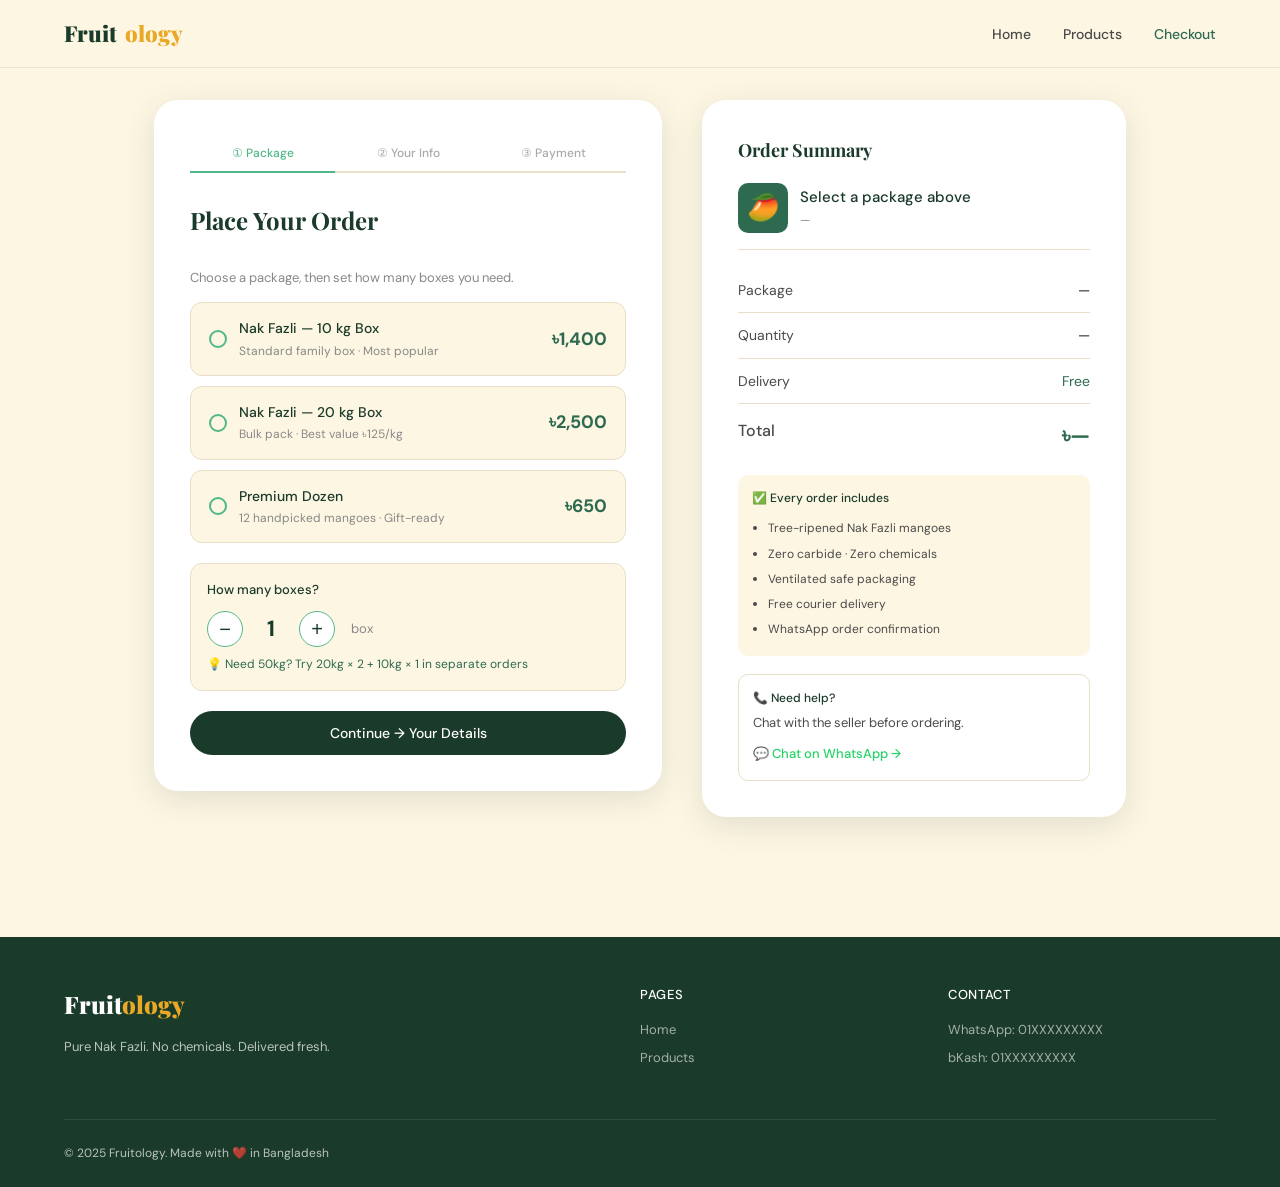
==== commit b062e10a: "Update checkout.html" ====
--- a/checkout.html
+++ b/checkout.html
@@ -4,7 +4,7 @@
   <meta charset="UTF-8"/>
   <meta name="viewport" content="width=device-width, initial-scale=1.0"/>
   <title>Checkout — Fruitology</title>
-  <link rel="stylesheet" href="css/style.css"/>
+  <link rel="stylesheet" href="style.css"/>
   <link rel="icon" href="data:image/svg+xml,<svg xmlns='http://www.w3.org/2000/svg' viewBox='0 0 100 100'><text y='.9em' font-size='90'>🥭</text></svg>"/>
   <style>
     /* ── CHECKOUT-SPECIFIC STYLES ── */
--- a/style.css
+++ b/style.css
@@ -0,0 +1,510 @@
+@import url('https://fonts.googleapis.com/css2?family=Playfair+Display:ital,wght@0,700;0,900;1,700&family=DM+Sans:wght@300;400;500&display=swap');
+
+:root {
+  --green-dark: #1a3a2a;
+  --green-mid: #2d6a4f;
+  --green-light: #52b788;
+  --amber: #e9a825;
+  --amber-light: #ffd166;
+  --cream: #fdf6e3;
+  --cream-dark: #f5e9c8;
+  --text-dark: #1a1a1a;
+  --text-mid: #4a4a4a;
+  --text-light: #888;
+  --white: #ffffff;
+  --shadow: 0 8px 32px rgba(26,58,42,0.12);
+  --shadow-lg: 0 20px 60px rgba(26,58,42,0.18);
+  --radius: 16px;
+  --radius-lg: 24px;
+}
+
+*, *::before, *::after { box-sizing: border-box; margin: 0; padding: 0; }
+
+html { scroll-behavior: smooth; }
+
+body {
+  font-family: 'DM Sans', sans-serif;
+  background: var(--cream);
+  color: var(--text-dark);
+  line-height: 1.6;
+  overflow-x: hidden;
+}
+
+/* ─── NAV ─── */
+nav {
+  position: fixed; top: 0; left: 0; right: 0; z-index: 999;
+  background: rgba(253,246,227,0.92);
+  backdrop-filter: blur(16px);
+  border-bottom: 1px solid rgba(26,58,42,0.08);
+  padding: 0 5vw;
+  display: flex; align-items: center; justify-content: space-between;
+  height: 68px;
+}
+.nav-logo {
+  font-family: 'Playfair Display', serif;
+  font-size: 22px; font-weight: 900;
+  color: var(--green-dark);
+  text-decoration: none;
+  display: flex; align-items: center; gap: 8px;
+}
+.nav-logo span { color: var(--amber); }
+.nav-links { display: flex; gap: 32px; list-style: none; }
+.nav-links a {
+  font-size: 14px; font-weight: 500;
+  color: var(--text-mid); text-decoration: none;
+  transition: color 0.2s;
+}
+.nav-links a:hover, .nav-links a.active { color: var(--green-mid); }
+.nav-cta {
+  background: var(--green-dark);
+  color: var(--white) !important;
+  padding: 8px 20px;
+  border-radius: 40px;
+  font-size: 13px !important;
+}
+.nav-cta:hover { background: var(--green-mid) !important; color: var(--white) !important; }
+
+/* ─── BUTTONS ─── */
+.btn {
+  display: inline-flex; align-items: center; justify-content: center; gap: 8px;
+  padding: 14px 32px; border-radius: 40px;
+  font-family: 'DM Sans', sans-serif;
+  font-size: 15px; font-weight: 500;
+  cursor: pointer; border: none; text-decoration: none;
+  transition: all 0.25s ease;
+}
+.btn-primary { background: var(--green-dark); color: var(--white); }
+.btn-primary:hover { background: var(--green-mid); transform: translateY(-2px); box-shadow: var(--shadow); }
+.btn-amber { background: var(--amber); color: var(--green-dark); }
+.btn-amber:hover { background: var(--amber-light); transform: translateY(-2px); box-shadow: 0 8px 24px rgba(233,168,37,0.35); }
+.btn-outline {
+  background: transparent;
+  border: 1.5px solid var(--green-dark);
+  color: var(--green-dark);
+}
+.btn-outline:hover { background: var(--green-dark); color: var(--white); }
+.btn-full { width: 100%; }
+
+/* ─── HERO ─── */
+.hero {
+  min-height: 100vh;
+  padding: 120px 5vw 80px;
+  display: grid;
+  grid-template-columns: 1fr 1fr;
+  align-items: center;
+  gap: 60px;
+  position: relative;
+  overflow: hidden;
+}
+.hero::before {
+  content: '';
+  position: absolute; right: -10%; top: 10%;
+  width: 60vw; height: 80vh;
+  background: radial-gradient(ellipse, rgba(82,183,136,0.12) 0%, transparent 70%);
+  pointer-events: none;
+}
+.hero-badge {
+  display: inline-flex; align-items: center; gap: 8px;
+  background: var(--green-dark); color: var(--white);
+  font-size: 12px; font-weight: 500; letter-spacing: 0.05em;
+  padding: 6px 14px; border-radius: 40px;
+  margin-bottom: 24px;
+}
+.hero-badge span { color: var(--amber-light); }
+.hero h1 {
+  font-family: 'Playfair Display', serif;
+  font-size: clamp(40px, 5vw, 68px);
+  font-weight: 900; line-height: 1.1;
+  color: var(--green-dark);
+  margin-bottom: 20px;
+}
+.hero h1 em { font-style: italic; color: var(--green-mid); }
+.hero-desc {
+  font-size: 17px; color: var(--text-mid);
+  max-width: 460px; margin-bottom: 36px; line-height: 1.8;
+}
+.hero-actions { display: flex; gap: 14px; flex-wrap: wrap; margin-bottom: 48px; }
+.hero-stats { display: flex; gap: 36px; }
+.stat-item { }
+.stat-num {
+  font-family: 'Playfair Display', serif;
+  font-size: 28px; font-weight: 700;
+  color: var(--green-dark);
+}
+.stat-label { font-size: 12px; color: var(--text-light); }
+
+.hero-visual {
+  position: relative;
+  display: flex; align-items: center; justify-content: center;
+}
+.hero-img-wrap {
+  width: 420px; height: 420px; max-width: 100%;
+  background: var(--green-mid);
+  border-radius: 50% 50% 50% 50% / 40% 40% 60% 60%;
+  display: flex; align-items: center; justify-content: center;
+  font-size: 180px; position: relative;
+  overflow: hidden;
+  animation: morph 8s ease-in-out infinite;
+  box-shadow: var(--shadow-lg);
+}
+@keyframes morph {
+  0%, 100% { border-radius: 50% 50% 50% 50% / 40% 40% 60% 60%; }
+  25% { border-radius: 60% 40% 60% 40% / 50% 60% 40% 50%; }
+  50% { border-radius: 40% 60% 40% 60% / 60% 40% 60% 40%; }
+  75% { border-radius: 55% 45% 55% 45% / 45% 55% 45% 55%; }
+}
+.float-card {
+  position: absolute;
+  background: var(--white);
+  border-radius: var(--radius);
+  padding: 12px 16px;
+  box-shadow: var(--shadow);
+  font-size: 13px;
+}
+.float-card.top-left { top: 30px; left: -20px; }
+.float-card.bottom-right { bottom: 40px; right: -10px; }
+.float-label { font-size: 11px; color: var(--text-light); margin-bottom: 2px; }
+.float-value { font-weight: 500; color: var(--green-dark); }
+
+/* ─── SECTION COMMON ─── */
+.section { padding: 80px 5vw; }
+.section-tag {
+  font-size: 11px; font-weight: 500; letter-spacing: 0.1em;
+  color: var(--green-mid); text-transform: uppercase;
+  margin-bottom: 12px;
+}
+.section-title {
+  font-family: 'Playfair Display', serif;
+  font-size: clamp(28px, 3.5vw, 44px);
+  font-weight: 700; line-height: 1.2;
+  color: var(--green-dark); margin-bottom: 16px;
+}
+.section-sub { font-size: 16px; color: var(--text-mid); max-width: 560px; }
+.section-head { margin-bottom: 52px; }
+
+/* ─── PRODUCTS GRID ─── */
+.products-grid {
+  display: grid;
+  grid-template-columns: repeat(auto-fit, minmax(280px, 1fr));
+  gap: 24px;
+}
+.product-card {
+  background: var(--white);
+  border-radius: var(--radius-lg);
+  overflow: hidden;
+  box-shadow: var(--shadow);
+  transition: transform 0.3s, box-shadow 0.3s;
+  cursor: pointer;
+}
+.product-card:hover { transform: translateY(-6px); box-shadow: var(--shadow-lg); }
+.product-img {
+  height: 200px;
+  background: var(--green-mid);
+  display: flex; align-items: center; justify-content: center;
+  font-size: 90px; position: relative; overflow: hidden;
+}
+.product-img::before {
+  content: '';
+  position: absolute; inset: 0;
+  background: linear-gradient(135deg, rgba(255,255,255,0.05) 0%, transparent 100%);
+}
+.product-badge {
+  position: absolute; top: 14px; right: 14px;
+  background: var(--amber); color: var(--green-dark);
+  font-size: 11px; font-weight: 500;
+  padding: 4px 10px; border-radius: 20px;
+}
+.product-body { padding: 20px; }
+.product-name {
+  font-family: 'Playfair Display', serif;
+  font-size: 20px; font-weight: 700;
+  color: var(--green-dark); margin-bottom: 6px;
+}
+.product-desc { font-size: 13px; color: var(--text-light); margin-bottom: 16px; line-height: 1.6; }
+.product-footer {
+  display: flex; align-items: center; justify-content: space-between;
+}
+.product-price {
+  font-family: 'Playfair Display', serif;
+  font-size: 22px; font-weight: 700;
+  color: var(--green-mid);
+}
+.product-price small { font-size: 13px; font-family: 'DM Sans', sans-serif; color: var(--text-light); font-weight: 400; }
+
+/* ─── TRUST SECTION ─── */
+.trust-grid {
+  display: grid;
+  grid-template-columns: repeat(auto-fit, minmax(200px, 1fr));
+  gap: 20px;
+}
+.trust-card {
+  background: var(--white);
+  border-radius: var(--radius);
+  padding: 28px 24px;
+  text-align: center;
+  box-shadow: var(--shadow);
+}
+.trust-icon { font-size: 36px; margin-bottom: 12px; }
+.trust-title { font-size: 15px; font-weight: 500; color: var(--green-dark); margin-bottom: 6px; }
+.trust-text { font-size: 13px; color: var(--text-light); line-height: 1.6; }
+
+/* ─── FOOTER ─── */
+footer {
+  background: var(--green-dark);
+  color: rgba(255,255,255,0.7);
+  padding: 48px 5vw 24px;
+}
+.footer-top {
+  display: grid;
+  grid-template-columns: 2fr 1fr 1fr;
+  gap: 40px;
+  margin-bottom: 40px;
+}
+.footer-brand { }
+.footer-logo {
+  font-family: 'Playfair Display', serif;
+  font-size: 24px; font-weight: 900;
+  color: var(--white); margin-bottom: 12px;
+}
+.footer-logo span { color: var(--amber); }
+.footer-desc { font-size: 13px; line-height: 1.8; margin-bottom: 20px; }
+.footer-col h4 { font-size: 13px; font-weight: 500; color: var(--white); margin-bottom: 14px; text-transform: uppercase; letter-spacing: 0.05em; }
+.footer-col a { display: block; font-size: 13px; color: rgba(255,255,255,0.6); text-decoration: none; margin-bottom: 8px; transition: color 0.2s; }
+.footer-col a:hover { color: var(--amber-light); }
+.footer-bottom { border-top: 1px solid rgba(255,255,255,0.1); padding-top: 24px; display: flex; justify-content: space-between; align-items: center; }
+.footer-copy { font-size: 12px; }
+
+/* ─── PRODUCT PAGE ─── */
+.page-hero {
+  padding: 120px 5vw 60px;
+  background: var(--green-dark);
+  text-align: center;
+}
+.page-hero h1 {
+  font-family: 'Playfair Display', serif;
+  font-size: clamp(32px, 4vw, 52px);
+  font-weight: 900; color: var(--white); margin-bottom: 12px;
+}
+.page-hero p { font-size: 16px; color: rgba(255,255,255,0.7); }
+
+.products-full { padding: 60px 5vw; }
+.product-full-card {
+  background: var(--white);
+  border-radius: var(--radius-lg);
+  display: grid;
+  grid-template-columns: 1fr 1.2fr;
+  overflow: hidden;
+  box-shadow: var(--shadow);
+  margin-bottom: 32px;
+}
+.product-full-img {
+  height: 100%; min-height: 280px;
+  background: var(--green-mid);
+  display: flex; align-items: center; justify-content: center;
+  font-size: 120px; position: relative;
+}
+.product-full-body { padding: 36px; }
+.product-full-name {
+  font-family: 'Playfair Display', serif;
+  font-size: 28px; font-weight: 700;
+  color: var(--green-dark); margin-bottom: 8px;
+}
+.product-full-desc { font-size: 15px; color: var(--text-mid); line-height: 1.8; margin-bottom: 24px; }
+.price-options { display: flex; flex-direction: column; gap: 12px; margin-bottom: 24px; }
+.price-option {
+  display: flex; align-items: center; justify-content: space-between;
+  border: 1.5px solid var(--cream-dark);
+  border-radius: var(--radius);
+  padding: 14px 18px;
+  cursor: pointer;
+  transition: all 0.2s;
+}
+.price-option:hover, .price-option.selected {
+  border-color: var(--green-mid);
+  background: rgba(82,183,136,0.06);
+}
+.price-option-left { display: flex; align-items: center; gap: 12px; }
+.price-option-radio {
+  width: 18px; height: 18px;
+  border-radius: 50%;
+  border: 2px solid var(--green-mid);
+  display: flex; align-items: center; justify-content: center;
+  flex-shrink: 0;
+}
+.price-option.selected .price-option-radio::after {
+  content: '';
+  width: 10px; height: 10px;
+  border-radius: 50%;
+  background: var(--green-mid);
+}
+.price-option-qty { font-weight: 500; color: var(--text-dark); }
+.price-option-note { font-size: 12px; color: var(--text-light); }
+.price-option-amount {
+  font-family: 'Playfair Display', serif;
+  font-size: 20px; font-weight: 700;
+  color: var(--green-mid);
+}
+
+/* ─── CHECKOUT PAGE ─── */
+.checkout-wrap {
+  padding: 100px 5vw 60px;
+  display: grid;
+  grid-template-columns: 1.2fr 1fr;
+  gap: 40px;
+  max-width: 1100px; margin: 0 auto;
+}
+.checkout-form-card, .checkout-summary-card {
+  background: var(--white);
+  border-radius: var(--radius-lg);
+  padding: 36px;
+  box-shadow: var(--shadow);
+  height: fit-content;
+}
+.checkout-title {
+  font-family: 'Playfair Display', serif;
+  font-size: 24px; font-weight: 700;
+  color: var(--green-dark); margin-bottom: 28px;
+}
+.form-group { margin-bottom: 20px; }
+.form-label {
+  display: block; font-size: 13px; font-weight: 500;
+  color: var(--text-mid); margin-bottom: 6px;
+}
+.form-input, .form-select {
+  width: 100%;
+  border: 1.5px solid var(--cream-dark);
+  border-radius: 10px;
+  padding: 12px 16px;
+  font-size: 14px; font-family: 'DM Sans', sans-serif;
+  color: var(--text-dark);
+  background: var(--cream);
+  transition: border-color 0.2s, box-shadow 0.2s;
+  outline: none;
+}
+.form-input:focus, .form-select:focus {
+  border-color: var(--green-mid);
+  box-shadow: 0 0 0 3px rgba(82,183,136,0.15);
+  background: var(--white);
+}
+.form-input.error { border-color: #e74c3c; }
+
+/* Order summary */
+.summary-item {
+  display: flex; justify-content: space-between;
+  padding: 12px 0;
+  border-bottom: 1px solid var(--cream-dark);
+  font-size: 14px;
+}
+.summary-item:last-of-type { border-bottom: none; }
+.summary-total {
+  display: flex; justify-content: space-between;
+  padding: 16px 0 0;
+  font-weight: 500;
+}
+.summary-total-num {
+  font-family: 'Playfair Display', serif;
+  font-size: 22px; font-weight: 700; color: var(--green-mid);
+}
+
+/* Payment methods */
+.payment-methods { margin-top: 24px; }
+.payment-method-tab {
+  display: flex; gap: 10px; margin-bottom: 16px;
+}
+.pay-tab {
+  flex: 1; padding: 10px;
+  border: 1.5px solid var(--cream-dark);
+  border-radius: 10px;
+  text-align: center; cursor: pointer;
+  font-size: 13px; font-weight: 500;
+  transition: all 0.2s;
+  background: var(--cream);
+}
+.pay-tab.active { border-color: var(--green-mid); background: rgba(82,183,136,0.08); color: var(--green-dark); }
+.pay-tab-icon { font-size: 20px; margin-bottom: 2px; }
+
+/* QR */
+.qr-box {
+  border: 1.5px solid var(--cream-dark);
+  border-radius: var(--radius);
+  padding: 24px;
+  text-align: center;
+  background: var(--cream);
+}
+.qr-code {
+  width: 160px; height: 160px;
+  margin: 0 auto 12px;
+  background: var(--white);
+  border-radius: 12px;
+  padding: 10px;
+  display: flex; align-items: center; justify-content: center;
+  border: 1px solid var(--cream-dark);
+}
+.qr-instruction { font-size: 13px; color: var(--text-mid); line-height: 1.6; }
+.qr-number { font-size: 15px; font-weight: 500; color: var(--green-dark); margin: 8px 0; }
+
+/* Success */
+.success-overlay {
+  display: none;
+  position: fixed; inset: 0; z-index: 9999;
+  background: rgba(26,58,42,0.85);
+  align-items: center; justify-content: center;
+}
+.success-overlay.show { display: flex; }
+.success-card {
+  background: var(--white);
+  border-radius: var(--radius-lg);
+  padding: 48px 40px;
+  text-align: center;
+  max-width: 440px; width: 90%;
+  animation: popIn 0.4s ease;
+}
+@keyframes popIn {
+  from { transform: scale(0.8); opacity: 0; }
+  to { transform: scale(1); opacity: 1; }
+}
+.success-icon { font-size: 64px; margin-bottom: 16px; }
+.success-title {
+  font-family: 'Playfair Display', serif;
+  font-size: 26px; font-weight: 700;
+  color: var(--green-dark); margin-bottom: 10px;
+}
+.success-text { font-size: 15px; color: var(--text-mid); line-height: 1.7; margin-bottom: 28px; }
+.success-ref {
+  font-size: 12px; color: var(--text-light);
+  background: var(--cream); padding: 8px 16px;
+  border-radius: 8px; display: inline-block; margin-bottom: 24px;
+}
+
+/* Spinner */
+.spinner {
+  width: 20px; height: 20px;
+  border: 2px solid rgba(255,255,255,0.4);
+  border-top-color: var(--white);
+  border-radius: 50%;
+  animation: spin 0.7s linear infinite;
+  display: none;
+}
+@keyframes spin { to { transform: rotate(360deg); } }
+.btn.loading .spinner { display: block; }
+.btn.loading .btn-text { display: none; }
+
+/* Responsive */
+@media (max-width: 768px) {
+  .hero { grid-template-columns: 1fr; padding-top: 100px; text-align: center; }
+  .hero-visual { display: none; }
+  .hero-actions { justify-content: center; }
+  .hero-stats { justify-content: center; }
+  .footer-top { grid-template-columns: 1fr; }
+  .product-full-card { grid-template-columns: 1fr; }
+  .checkout-wrap { grid-template-columns: 1fr; }
+  .nav-links { display: none; }
+  .product-full-img { min-height: 200px; }
+}
+@media (max-width: 480px) {
+  nav { padding: 0 20px; }
+  .section { padding: 60px 20px; }
+  .hero { padding: 100px 20px 60px; }
+  .checkout-wrap { padding: 90px 20px 40px; }
+  .products-full { padding: 40px 20px; }
+}
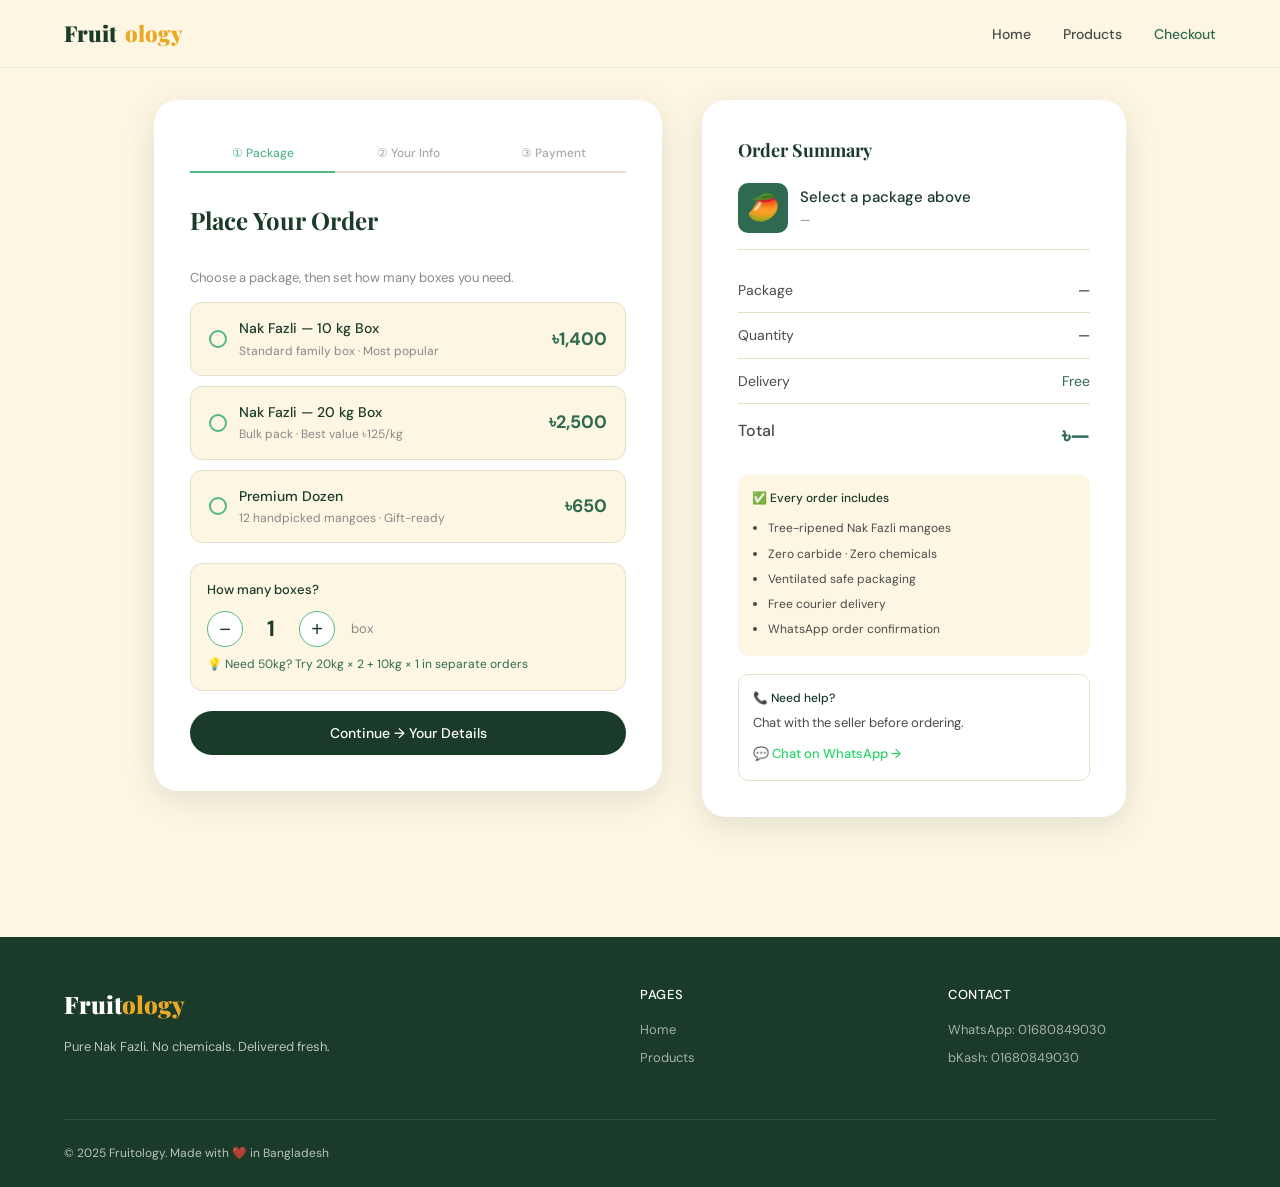
==== commit 966f2cc5: "Update checkout.html" ====
--- a/checkout.html
+++ b/checkout.html
@@ -5,6 +5,7 @@
   <meta name="viewport" content="width=device-width, initial-scale=1.0"/>
   <title>Checkout — Fruitology</title>
   <link rel="stylesheet" href="style.css"/>
+  <link rel="stylesheet" href="https://fonts.googleapis.com/css2?family=Playfair+Display:wght@700;900&family=DM+Sans:wght@300;400;500&display=swap"/>
   <link rel="icon" href="data:image/svg+xml,<svg xmlns='http://www.w3.org/2000/svg' viewBox='0 0 100 100'><text y='.9em' font-size='90'>🥭</text></svg>"/>
   <style>
     /* ── CHECKOUT-SPECIFIC STYLES ── */
@@ -331,7 +332,7 @@
         <div class="qr-box">
           <div style="font-size:13px;font-weight:500;color:#1a3a2a;margin-bottom:10px;">📲 Scan or Send to bKash Number</div>
           <div class="qr-svg-wrap" id="qr-bkash"></div>
-          <div class="qr-number" id="num-bkash">bKash: 01XXXXXXXXX</div>
+          <div class="qr-number" id="num-bkash">bKash: 01680849030</div>
           <div class="qr-hint">
             Open bKash → Send Money → enter number<br/>
             Amount: <strong id="amt-bkash">৳—</strong> &nbsp;|&nbsp; Ref: <span id="ref-bkash" style="color:#2d6a4f;">—</span>
@@ -344,7 +345,7 @@
         <div class="qr-box">
           <div style="font-size:13px;font-weight:500;color:#1a3a2a;margin-bottom:10px;">📲 Scan or Send to Nagad Number</div>
           <div class="qr-svg-wrap" id="qr-nagad"></div>
-          <div class="qr-number" id="num-nagad">Nagad: 01XXXXXXXXX</div>
+          <div class="qr-number" id="num-nagad">Nagad: 01680849030</div>
           <div class="qr-hint">
             Open Nagad → Send Money → enter number<br/>
             Amount: <strong id="amt-nagad">৳—</strong> &nbsp;|&nbsp; Ref: <span id="ref-nagad" style="color:#2d6a4f;">—</span>
@@ -410,7 +411,7 @@
       <div style="margin-top:18px;border:1.5px solid #e8dfc8;border-radius:10px;padding:14px;">
         <div style="font-size:12px;font-weight:500;color:#1a3a2a;margin-bottom:5px;">📞 Need help?</div>
         <div style="font-size:13px;color:#4a4a4a;">Chat with the seller before ordering.</div>
-        <a id="wa-help-link" href="https://wa.me/8801XXXXXXXXX" target="_blank"
+        <a id="wa-help-link" href="https://wa.me/8801680849030" target="_blank"
            style="display:inline-flex;align-items:center;gap:6px;margin-top:10px;font-size:13px;color:#25D366;text-decoration:none;font-weight:500;">
           💬 Chat on WhatsApp →
         </a>
@@ -453,8 +454,8 @@
     </div>
     <div class="footer-col">
       <h4>Contact</h4>
-      <a href="#">WhatsApp: 01XXXXXXXXX</a>
-      <a href="#">bKash: 01XXXXXXXXX</a>
+      <a href="#">WhatsApp: 01680849030</a>
+      <a href="#">bKash: 01680849030</a>
     </div>
   </div>
   <div class="footer-bottom">
@@ -467,9 +468,9 @@
 //  CONFIG — replace with your real numbers
 // ══════════════════════════════════════════════════════════
 const CFG = {
-  WHATSAPP : '8801XXXXXXXXX',   // 880 + number without leading 0
-  BKASH    : '01XXXXXXXXX',
-  NAGAD    : '01XXXXXXXXX',
+  WHATSAPP : '8801680849030',   // 880 + number without leading 0
+  BKASH    : '01680849030',
+  NAGAD    : '01680849030',
   SHEET_URL: 'https://script.google.com/macros/s/YOUR_SCRIPT_ID/exec'
 };
 
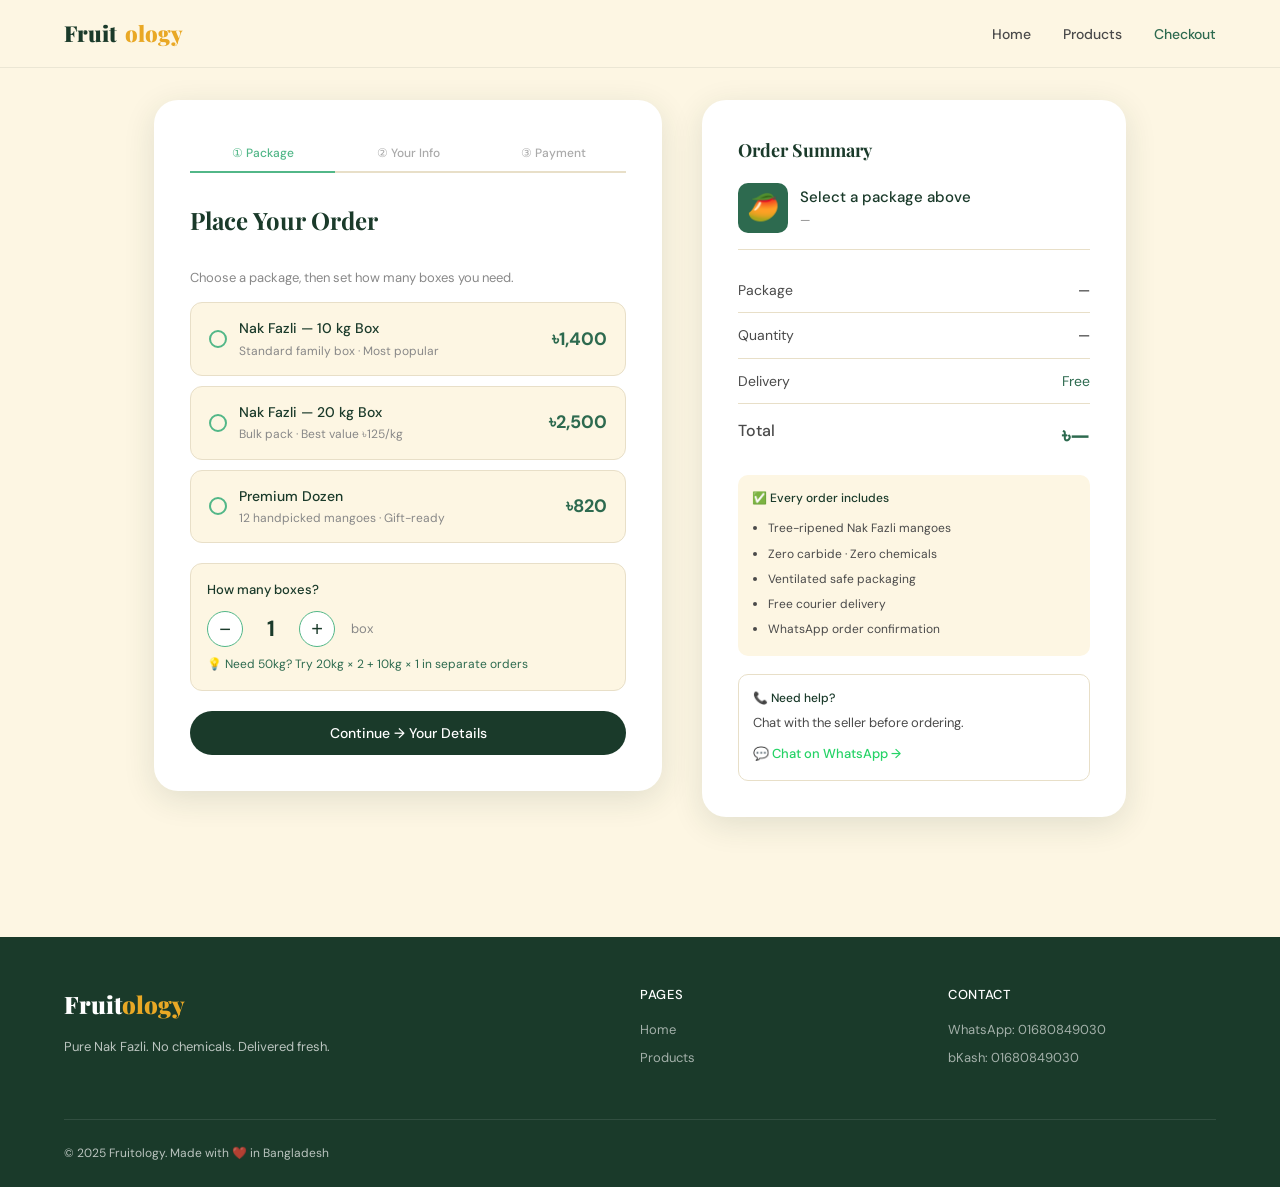
==== commit b1102541: "Update checkout.html" ====
--- a/checkout.html
+++ b/checkout.html
@@ -234,7 +234,7 @@
               <div class="pkg-sub">12 handpicked mangoes · Gift-ready</div>
             </div>
           </div>
-          <div class="pkg-price">৳650</div>
+          <div class="pkg-price">৳820</div>
         </div>
 
       </div>
@@ -715,13 +715,16 @@
 
   // Send to Google Sheets (fire-and-forget, won't block UI)
   try {
-    await fetch(CFG.SHEET_URL, {
-      method : 'POST',
-      mode   : 'no-cors',
-      headers: {'Content-Type':'application/json'},
-      body   : JSON.stringify(order)
+    const res = await fetch(CFG.SHEET_URL, {
+      method  : 'POST',
+      headers : { 'Content-Type': 'text/plain' },
+      body    : JSON.stringify(order)
     });
-  } catch(e) { /* silent fail — order still shown */ }
+    const result = await res.json();
+    console.log('Sheet response:', result);
+  } catch(e) {
+    console.warn('Sheet error:', e);
+  }
 
   btn.classList.remove('loading');
   btn.disabled = false;
